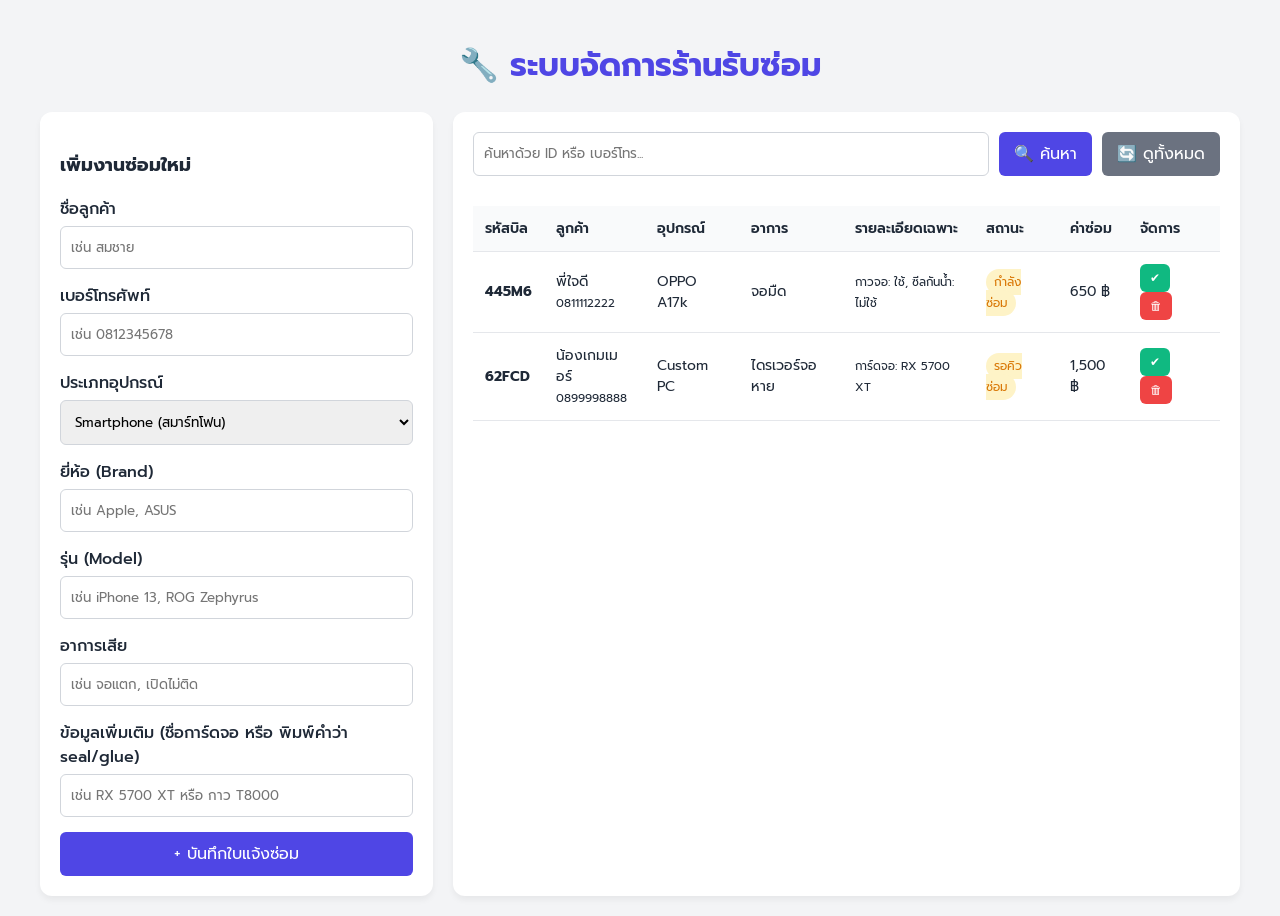
==== Index.html @ a85b8b61 "Update Index.html" ====
<!DOCTYPE html>
<html lang="th">
<head>
    <meta charset="UTF-8">
    <meta name="viewport" content="width=device-width, initial-scale=1.0">
    <title>ระบบจัดการร้านซ่อม</title>
    <link href="https://fonts.googleapis.com/css2?family=Prompt:wght@300;400;500;600&display=swap" rel="stylesheet">
    <style>
        :root { --primary: #4F46E5; --bg: #F3F4F6; --text: #1F2937; --white: #FFFFFF; }
        body { font-family: 'Prompt', sans-serif; background-color: var(--bg); color: var(--text); margin: 0; padding: 20px; }
        .container { max-width: 1200px; margin: auto; }
        h1 { text-align: center; color: var(--primary); }
        .grid { display: grid; grid-template-columns: 1fr 2fr; gap: 20px; }
        
        .card { background: var(--white); padding: 20px; border-radius: 12px; box-shadow: 0 4px 6px rgba(0,0,0,0.05); }
        .form-group { margin-bottom: 15px; }
        label { display: block; margin-bottom: 5px; font-weight: 500; }
        input, select { width: 100%; padding: 10px; border: 1px solid #D1D5DB; border-radius: 6px; box-sizing: border-box; font-family: 'Prompt'; }
        button { background: var(--primary); color: white; border: none; padding: 10px 15px; border-radius: 6px; cursor: pointer; font-family: 'Prompt'; width: 100%; font-size: 16px;}
        button:hover { background: #4338CA; }
        
        table { width: 100%; border-collapse: collapse; margin-top: 15px; font-size: 14px; }
        th, td { padding: 12px; text-align: left; border-bottom: 1px solid #E5E7EB; }
        th { background-color: #F9FAFB; font-weight: 600; }
        .badge { padding: 4px 8px; border-radius: 20px; font-size: 12px; background: #FEF3C7; color: #D97706; }
        .badge.done { background: #D1FAE5; color: #059669; }
        .btn-sm { width: auto; padding: 5px 10px; font-size: 12px; margin-right: 5px; }
        .btn-danger { background: #EF4444; }
        .btn-success { background: #10B981; }

        .top-action { display: flex; gap: 10px; margin-bottom: 15px; }
    </style>
</head>
<body>

<div class="container">
    <h1>🔧 ระบบจัดการร้านรับซ่อม</h1>
    
    <div class="grid">
        <!-- ฝั่งซ้าย: ฟอร์มเพิ่มข้อมูล -->
        <div class="card">
            <h3>เพิ่มงานซ่อมใหม่</h3>
            <div class="form-group"><label>ชื่อลูกค้า</label><input type="text" id="custName" placeholder="เช่น สมชาย"></div>
            <div class="form-group"><label>เบอร์โทรศัพท์</label><input type="text" id="custPhone" placeholder="เช่น 0812345678"></div>
            <div class="form-group">
                <label>ประเภทอุปกรณ์</label>
                <select id="deviceType">
                    <option value="Smartphone">Smartphone (สมาร์ทโฟน)</option>
                    <option value="Computer">Computer (คอมพิวเตอร์/โน้ตบุ๊ก)</option>
                </select>
            </div>
            <div class="form-group"><label>ยี่ห้อ (Brand)</label><input type="text" id="brand" placeholder="เช่น Apple, ASUS"></div>
            <div class="form-group"><label>รุ่น (Model)</label><input type="text" id="model" placeholder="เช่น iPhone 13, ROG Zephyrus"></div>
            <div class="form-group"><label>อาการเสีย</label><input type="text" id="problem" placeholder="เช่น จอแตก, เปิดไม่ติด"></div>
            <div class="form-group"><label>ข้อมูลเพิ่มเติม (ชื่อการ์ดจอ หรือ พิมพ์คำว่า seal/glue)</label><input type="text" id="extra" placeholder="เช่น RX 5700 XT หรือ กาว T8000"></div>
            <button onclick="addNewJob()">+ บันทึกใบแจ้งซ่อม</button>
        </div>

        <!-- ฝั่งขวา: ตารางแสดงผลและจัดการ -->
        <div class="card">
            <div class="top-action">
                <input type="text" id="searchInput" placeholder="ค้นหาด้วย ID หรือ เบอร์โทร..." style="flex: 1;">
                <button onclick="searchJobs()" style="width: auto;">🔍 ค้นหา</button>
                <button onclick="renderTable(manager.getAllJobs())" style="width: auto; background:#6B7280;">🔄 ดูทั้งหมด</button>
            </div>
            <div style="overflow-x: auto;">
                <table id="jobTable">
                    <thead>
                        <tr>
                            <th>รหัสบิล</th>
                            <th>ลูกค้า</th>
                            <th>อุปกรณ์</th>
                            <th>อาการ</th>
                            <th>รายละเอียดเฉพาะ</th>
                            <th>สถานะ</th>
                            <th>ค่าซ่อม</th>
                            <th>จัดการ</th>
                        </tr>
                    </thead>
                    <tbody id="tableBody">
                        <!-- JS จะสร้างข้อมูลตรงนี้ -->
                    </tbody>
                </table>
            </div>
        </div>
    </div>
</div>

<script>
// ==========================================
// 1. Customer Class (Encapsulation)
// ==========================================
class Customer {
    #name; // ใช้ # เพื่อกำหนดเป็น Private Attribute
    #phone;

    constructor(name, phone) {
        this.#name = name;
        this.#phone = phone;
    }
    // เข้าถึงผ่าน Getter
    get name() { return this.#name; }
    get phone() { return this.#phone; }
}

// ==========================================
// 2. Device Class (คลาสแม่ / Encapsulation)
// ==========================================
class Device {
    #brand;
    #model;
    #problem;

    constructor(brand, model, problem) {
        if (new.target === Device) {
            throw new TypeError("ไม่สามารถสร้าง Object จาก Abstract Class ได้");
        }
        this.#brand = brand;
        this.#model = model;
        this.#problem = problem;
    }
    get brand() { return this.#brand; }
    get model() { return this.#model; }
    get problem() { return this.#problem; }

    // Abstract Methods สำหรับให้คลาสลูกไป Override (Polymorphism)
    calculateBaseCost() { throw new Error("ต้อง Override เมธอดนี้"); }
    getDeviceType() { throw new Error("ต้อง Override เมธอดนี้"); }
    getExtraDetails() { throw new Error("ต้อง Override เมธอดนี้"); }
}

// ==========================================
// 3. Smartphone Class (Inheritance)
// ==========================================
class Smartphone extends Device {
    #needT8000Adhesive;
    #needWaterproofSeal;

    constructor(brand, model, problem, needT8000Adhesive, needWaterproofSeal) {
        super(brand, model, problem); // เรียก Constructor คลาสแม่
        this.#needT8000Adhesive = needT8000Adhesive;
        this.#needWaterproofSeal = needWaterproofSeal;
    }

    // Polymorphism: Override
    calculateBaseCost() {
        let cost = 500; // ค่าแกะเครื่องพื้นฐาน
        if (this.#needT8000Adhesive) cost += 150;
        if (this.#needWaterproofSeal) cost += 300;
        return cost;
    }
    getDeviceType() { return "Smartphone"; }
    getExtraDetails() { 
        return `กาวจอ: ${this.#needT8000Adhesive ? 'ใช้' : 'ไม่ใช้'}, ซีลกันน้ำ: ${this.#needWaterproofSeal ? 'ใช้' : 'ไม่ใช้'}`; 
    }
}

// ==========================================
// 4. Computer Class (Inheritance)
// ==========================================
class Computer extends Device {
    #gpuModel;

    constructor(brand, model, problem, gpuModel) {
        super(brand, model, problem);
        this.#gpuModel = gpuModel;
    }

    // Polymorphism: Override
    calculateBaseCost() {
        let cost = 1000; // ค่าเช็คคอมพื้นฐาน
        if (this.#gpuModel && this.#gpuModel.trim() !== "") cost += 500; // ถ้ามีการอัปเดต/ซ่อมการ์ดจอ
        return cost;
    }
    getDeviceType() { return "Computer"; }
    getExtraDetails() { return `การ์ดจอ: ${this.#gpuModel || 'ไม่มี'}`; }
}

// ==========================================
// 5. RepairJob Class (ประกอบร่างข้อมูลบิล)
// ==========================================
class RepairJob {
    #jobId;
    #customer;
    #device;
    #status;

    constructor(customer, device, status = "รอคิวซ่อม") {
        this.#jobId = Math.random().toString(36).substring(2, 7).toUpperCase();
        this.#customer = customer;
        this.#device = device;
        this.#status = status;
    }

    get jobId() { return this.#jobId; }
    get customer() { return this.#customer; }
    get device() { return this.#device; }
    get status() { return this.#status; }
    
    setStatus(newStatus) { this.#status = newStatus; }
    getTotalCost() { return this.#device.calculateBaseCost(); }
}

// ==========================================
// 6. RepairManager Class (ระบบหลังบ้าน)
// ==========================================
class RepairManager {
    #jobs = [];

    addJob(job) { this.#jobs.push(job); }
    removeJob(jobId) { this.#jobs = this.#jobs.filter(j => j.jobId !== jobId); }
    getAllJobs() { return this.#jobs; }
    updateStatus(jobId, status) {
        const job = this.#jobs.find(j => j.jobId === jobId);
        if (job) job.setStatus(status);
    }

    // Polymorphism: Overloading (ใน JS ใช้การประเมินค่า Parameter แทน)
    searchJob(query) {
        if (/^\d+$/.test(query)) {
            // ถ้าค้นหาด้วยตัวเลขล้วน ให้ถือว่าเป็น "เบอร์โทร"
            return this.#jobs.filter(j => j.customer.phone.includes(query));
        } else {
            // ถ้ามีตัวอักษรผสม ให้ถือว่าเป็น "รหัสบิล"
            return this.#jobs.filter(j => j.jobId.includes(query.toUpperCase()));
        }
    }
}

// ==========================================
// DOM Interaction (เชื่อมต่อโค้ดกับ GUI)
// ==========================================
const manager = new RepairManager();

// ใส่ข้อมูลจำลอง (Mock Data)
manager.addJob(new RepairJob(
    new Customer("พี่ใจดี", "0811112222"), 
    new Smartphone("OPPO", "A17k", "จอมืด", true, false), 
    "กำลังซ่อม"
));
manager.addJob(new RepairJob(
    new Customer("น้องเกมเมอร์", "0899998888"), 
    new Computer("Custom", "PC", "ไดรเวอร์จอหาย", "RX 5700 XT")
));

function renderTable(jobList) {
    const tbody = document.getElementById("tableBody");
    tbody.innerHTML = "";
    jobList.forEach(job => {
        const statusClass = job.status === "เสร็จสิ้น" ? "badge done" : "badge";
        const tr = document.createElement("tr");
        tr.innerHTML = `
            <td><b>${job.jobId}</b></td>
            <td>${job.customer.name}<br><small>${job.customer.phone}</small></td>
            <td>${job.device.brand} ${job.device.model}</td>
            <td>${job.device.problem}</td>
            <td><small>${job.device.getExtraDetails()}</small></td>
            <td><span class="${statusClass}">${job.status}</span></td>
            <td>${job.getTotalCost().toLocaleString()} ฿</td>
            <td>
                <button class="btn-sm btn-success" onclick="updateStatus('${job.jobId}')">✔</button>
                <button class="btn-sm btn-danger" onclick="deleteJob('${job.jobId}')">🗑</button>
            </td>
        `;
        tbody.appendChild(tr);
    });
}

function addNewJob() {
    const name = document.getElementById("custName").value;
    const phone = document.getElementById("custPhone").value;
    const type = document.getElementById("deviceType").value;
    const brand = document.getElementById("brand").value;
    const model = document.getElementById("model").value;
    const problem = document.getElementById("problem").value;
    const extra = document.getElementById("extra").value.toLowerCase();

    if(!name || !phone || !brand || !model) return alert("กรุณากรอกข้อมูลให้ครบถ้วน");

    let device;
    if (type === "Smartphone") {
        const needGlue = extra.includes("กาว") || extra.includes("glue") || extra.includes("t8000");
        const needSeal = extra.includes("ซีล") || extra.includes("seal");
        device = new Smartphone(brand, model, problem, needGlue, needSeal);
    } else {
        device = new Computer(brand, model, problem, extra);
    }

    const customer = new Customer(name, phone);
    manager.addJob(new RepairJob(customer, device));
    
    renderTable(manager.getAllJobs());
    
    // ล้างฟอร์ม
    document.querySelectorAll("input").forEach(input => input.value = "");
}

function updateStatus(jobId) {
    manager.updateStatus(jobId, "เสร็จสิ้น");
    renderTable(manager.getAllJobs());
}

function deleteJob(jobId) {
    if(confirm("แน่ใจหรือไม่ที่จะลบรายการซ่อมนี้?")) {
        manager.removeJob(jobId);
        renderTable(manager.getAllJobs());
    }
}

function searchJobs() {
    const query = document.getElementById("searchInput").value;
    if(query.trim() === "") return renderTable(manager.getAllJobs());
    const results = manager.searchJob(query);
    renderTable(results);
}

// โหลดตารางครั้งแรก
renderTable(manager.getAllJobs());

</script>
</body>
</html>
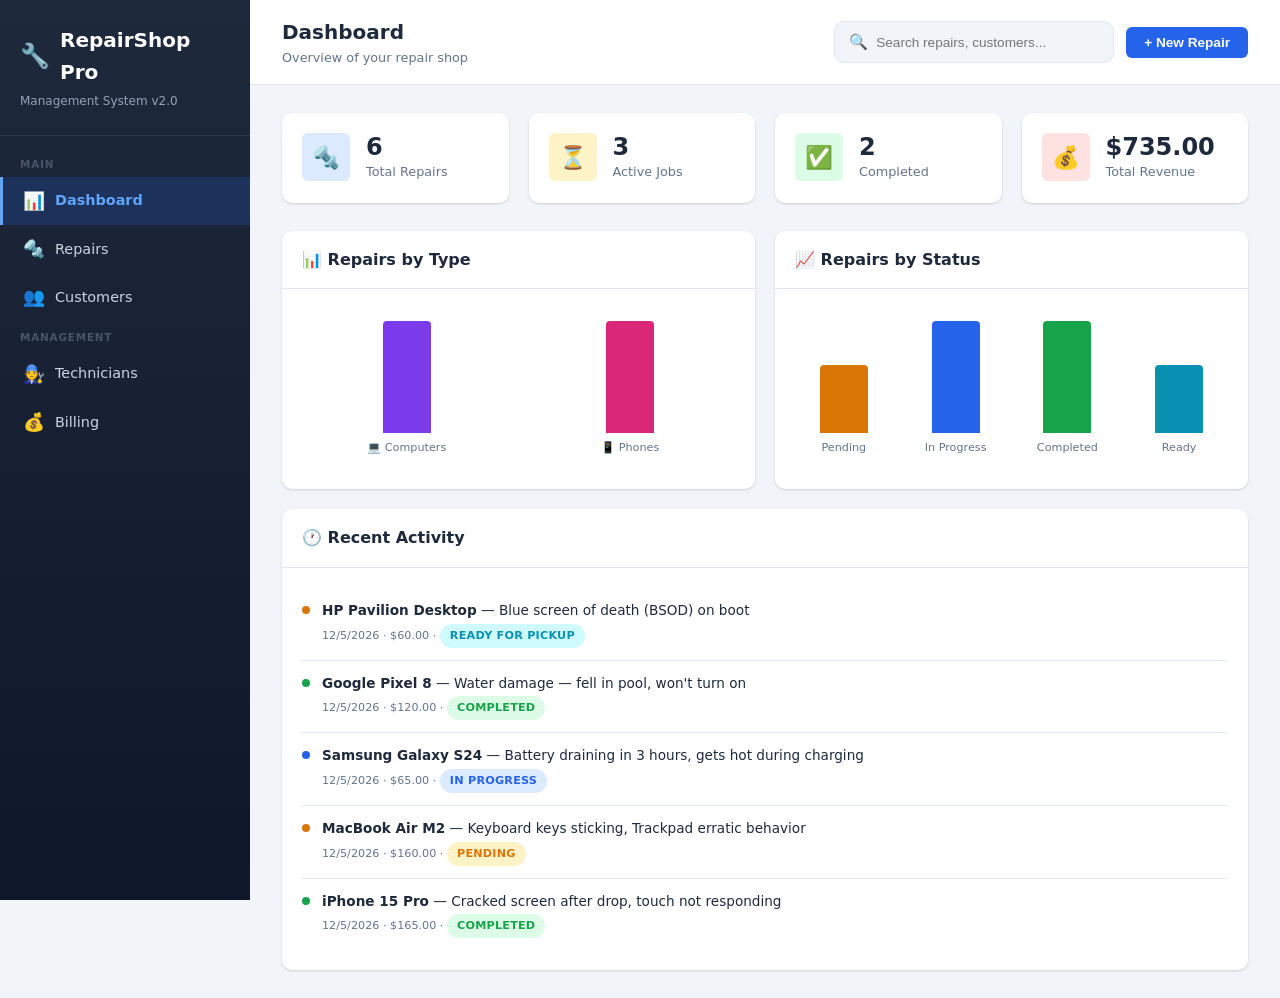
==== commit 23307580: "Update Index.html" ====
--- a/Index.html
+++ b/Index.html
@@ -3,320 +3,1968 @@
 <head>
     <meta charset="UTF-8">
     <meta name="viewport" content="width=device-width, initial-scale=1.0">
-    <title>ระบบจัดการร้านซ่อม</title>
-    <link href="https://fonts.googleapis.com/css2?family=Prompt:wght@300;400;500;600&display=swap" rel="stylesheet">
+    <title>RepairShop Pro — Computer & Smartphone Repair Management</title>
     <style>
-        :root { --primary: #4F46E5; --bg: #F3F4F6; --text: #1F2937; --white: #FFFFFF; }
-        body { font-family: 'Prompt', sans-serif; background-color: var(--bg); color: var(--text); margin: 0; padding: 20px; }
-        .container { max-width: 1200px; margin: auto; }
-        h1 { text-align: center; color: var(--primary); }
-        .grid { display: grid; grid-template-columns: 1fr 2fr; gap: 20px; }
-        
-        .card { background: var(--white); padding: 20px; border-radius: 12px; box-shadow: 0 4px 6px rgba(0,0,0,0.05); }
-        .form-group { margin-bottom: 15px; }
-        label { display: block; margin-bottom: 5px; font-weight: 500; }
-        input, select { width: 100%; padding: 10px; border: 1px solid #D1D5DB; border-radius: 6px; box-sizing: border-box; font-family: 'Prompt'; }
-        button { background: var(--primary); color: white; border: none; padding: 10px 15px; border-radius: 6px; cursor: pointer; font-family: 'Prompt'; width: 100%; font-size: 16px;}
-        button:hover { background: #4338CA; }
-        
-        table { width: 100%; border-collapse: collapse; margin-top: 15px; font-size: 14px; }
-        th, td { padding: 12px; text-align: left; border-bottom: 1px solid #E5E7EB; }
-        th { background-color: #F9FAFB; font-weight: 600; }
-        .badge { padding: 4px 8px; border-radius: 20px; font-size: 12px; background: #FEF3C7; color: #D97706; }
-        .badge.done { background: #D1FAE5; color: #059669; }
-        .btn-sm { width: auto; padding: 5px 10px; font-size: 12px; margin-right: 5px; }
-        .btn-danger { background: #EF4444; }
-        .btn-success { background: #10B981; }
-
-        .top-action { display: flex; gap: 10px; margin-bottom: 15px; }
+        /* ───────── CSS RESET & VARIABLES ───────── */
+        *, *::before, *::after { box-sizing: border-box; margin: 0; padding: 0; }
+
+        :root {
+            --primary: #2563eb;
+            --primary-dark: #1d4ed8;
+            --primary-light: #dbeafe;
+            --success: #16a34a;
+            --success-light: #dcfce7;
+            --warning: #d97706;
+            --warning-light: #fef3c7;
+            --danger: #dc2626;
+            --danger-light: #fee2e2;
+            --info: #0891b2;
+            --info-light: #cffafe;
+            --bg: #f1f5f9;
+            --surface: #ffffff;
+            --text: #1e293b;
+            --text-muted: #64748b;
+            --border: #e2e8f0;
+            --shadow: 0 1px 3px rgba(0,0,0,.1), 0 1px 2px rgba(0,0,0,.06);
+            --shadow-md: 0 4px 6px -1px rgba(0,0,0,.1), 0 2px 4px -2px rgba(0,0,0,.1);
+            --shadow-lg: 0 10px 15px -3px rgba(0,0,0,.1), 0 4px 6px -4px rgba(0,0,0,.1);
+            --radius: 10px;
+            --radius-sm: 6px;
+            --transition: .2s ease;
+        }
+
+        body {
+            font-family: 'Segoe UI', system-ui, -apple-system, sans-serif;
+            background: var(--bg);
+            color: var(--text);
+            line-height: 1.6;
+            min-height: 100vh;
+        }
+
+        /* ───────── LAYOUT ───────── */
+        .app { display: flex; min-height: 100vh; }
+
+        /* ───────── SIDEBAR ───────── */
+        .sidebar {
+            width: 250px;
+            background: linear-gradient(180deg, #1e293b 0%, #0f172a 100%);
+            color: #fff;
+            padding: 0;
+            display: flex;
+            flex-direction: column;
+            position: fixed;
+            top: 0; left: 0; bottom: 0;
+            z-index: 100;
+            transition: transform var(--transition);
+        }
+
+        .sidebar-brand {
+            padding: 24px 20px;
+            border-bottom: 1px solid rgba(255,255,255,.08);
+        }
+
+        .sidebar-brand h1 {
+            font-size: 1.25rem;
+            font-weight: 700;
+            display: flex;
+            align-items: center;
+            gap: 10px;
+        }
+
+        .sidebar-brand h1 .icon { font-size: 1.5rem; }
+
+        .sidebar-brand p {
+            font-size: .75rem;
+            color: #94a3b8;
+            margin-top: 4px;
+        }
+
+        .sidebar nav { flex: 1; padding: 12px 0; overflow-y: auto; }
+
+        .nav-section { padding: 8px 20px 4px; font-size: .65rem; text-transform: uppercase; letter-spacing: .08em; color: #475569; font-weight: 600; }
+
+        .nav-item {
+            display: flex;
+            align-items: center;
+            gap: 12px;
+            padding: 10px 20px;
+            cursor: pointer;
+            transition: all var(--transition);
+            color: #cbd5e1;
+            font-size: .9rem;
+            border-left: 3px solid transparent;
+        }
+
+        .nav-item:hover { background: rgba(255,255,255,.05); color: #fff; }
+        .nav-item.active { background: rgba(37,99,235,.2); color: #60a5fa; border-left-color: #60a5fa; font-weight: 600; }
+        .nav-item .icon { width: 20px; text-align: center; font-size: 1.1rem; }
+
+        /* ───────── MAIN CONTENT ───────── */
+        .main { flex: 1; margin-left: 250px; display: flex; flex-direction: column; min-height: 100vh; }
+
+        /* ───────── TOP BAR ───────── */
+        .topbar {
+            background: var(--surface);
+            border-bottom: 1px solid var(--border);
+            padding: 16px 32px;
+            display: flex;
+            align-items: center;
+            justify-content: space-between;
+            position: sticky;
+            top: 0;
+            z-index: 50;
+        }
+
+        .topbar-left h2 { font-size: 1.25rem; font-weight: 700; }
+        .topbar-left p { font-size: .8rem; color: var(--text-muted); }
+
+        .topbar-right { display: flex; align-items: center; gap: 12px; }
+
+        .search-box {
+            display: flex;
+            align-items: center;
+            background: var(--bg);
+            border: 1px solid var(--border);
+            border-radius: var(--radius);
+            padding: 8px 14px;
+            gap: 8px;
+            width: 280px;
+        }
+
+        .search-box input {
+            border: none;
+            background: transparent;
+            outline: none;
+            font-size: .85rem;
+            width: 100%;
+            color: var(--text);
+        }
+
+        .search-box .icon { color: var(--text-muted); font-size: .95rem; }
+
+        .btn {
+            display: inline-flex;
+            align-items: center;
+            gap: 6px;
+            padding: 8px 18px;
+            border: none;
+            border-radius: var(--radius-sm);
+            font-size: .85rem;
+            font-weight: 600;
+            cursor: pointer;
+            transition: all var(--transition);
+            white-space: nowrap;
+        }
+
+        .btn-primary { background: var(--primary); color: #fff; }
+        .btn-primary:hover { background: var(--primary-dark); }
+        .btn-success { background: var(--success); color: #fff; }
+        .btn-success:hover { background: #15803d; }
+        .btn-danger { background: var(--danger); color: #fff; }
+        .btn-danger:hover { background: #b91c1c; }
+        .btn-warning { background: var(--warning); color: #fff; }
+        .btn-warning:hover { background: #b45309; }
+        .btn-outline { background: transparent; color: var(--text); border: 1px solid var(--border); }
+        .btn-outline:hover { background: var(--bg); }
+        .btn-sm { padding: 5px 10px; font-size: .75rem; }
+        .btn-icon { padding: 6px 8px; }
+
+        /* ───────── CONTENT AREA ───────── */
+        .content { padding: 28px 32px; flex: 1; }
+
+        .page { display: none; }
+        .page.active { display: block; animation: fadeIn .3s ease; }
+
+        @keyframes fadeIn { from { opacity: 0; transform: translateY(8px); } to { opacity: 1; transform: translateY(0); } }
+
+        /* ───────── DASHBOARD CARDS ───────── */
+        .stats-grid {
+            display: grid;
+            grid-template-columns: repeat(auto-fit, minmax(220px, 1fr));
+            gap: 20px;
+            margin-bottom: 28px;
+        }
+
+        .stat-card {
+            background: var(--surface);
+            border-radius: var(--radius);
+            padding: 20px;
+            box-shadow: var(--shadow);
+            display: flex;
+            align-items: flex-start;
+            gap: 16px;
+            transition: transform var(--transition), box-shadow var(--transition);
+        }
+
+        .stat-card:hover { transform: translateY(-2px); box-shadow: var(--shadow-md); }
+
+        .stat-icon {
+            width: 48px;
+            height: 48px;
+            border-radius: var(--radius-sm);
+            display: flex;
+            align-items: center;
+            justify-content: center;
+            font-size: 1.4rem;
+            flex-shrink: 0;
+        }
+
+        .stat-icon.blue { background: var(--primary-light); }
+        .stat-icon.green { background: var(--success-light); }
+        .stat-icon.orange { background: var(--warning-light); }
+        .stat-icon.red { background: var(--danger-light); }
+
+        .stat-info h3 { font-size: 1.5rem; font-weight: 700; line-height: 1.2; }
+        .stat-info p { font-size: .8rem; color: var(--text-muted); }
+
+        /* ───────── CARDS / PANELS ───────── */
+        .card {
+            background: var(--surface);
+            border-radius: var(--radius);
+            box-shadow: var(--shadow);
+            overflow: hidden;
+        }
+
+        .card-header {
+            padding: 16px 20px;
+            border-bottom: 1px solid var(--border);
+            display: flex;
+            align-items: center;
+            justify-content: space-between;
+        }
+
+        .card-header h3 { font-size: 1rem; font-weight: 700; }
+
+        .card-body { padding: 20px; }
+
+        /* ───────── TABLE ───────── */
+        .table-wrap { overflow-x: auto; }
+
+        table {
+            width: 100%;
+            border-collapse: collapse;
+            font-size: .85rem;
+        }
+
+        thead th {
+            text-align: left;
+            padding: 12px 16px;
+            background: #f8fafc;
+            font-weight: 600;
+            color: var(--text-muted);
+            font-size: .75rem;
+            text-transform: uppercase;
+            letter-spacing: .04em;
+            border-bottom: 1px solid var(--border);
+            white-space: nowrap;
+        }
+
+        tbody td {
+            padding: 12px 16px;
+            border-bottom: 1px solid var(--border);
+            vertical-align: middle;
+        }
+
+        tbody tr:hover { background: #f8fafc; }
+        tbody tr:last-child td { border-bottom: none; }
+
+        .badge {
+            display: inline-block;
+            padding: 3px 10px;
+            border-radius: 20px;
+            font-size: .7rem;
+            font-weight: 600;
+            text-transform: uppercase;
+            letter-spacing: .02em;
+        }
+
+        .badge-pending { background: var(--warning-light); color: var(--warning); }
+        .badge-progress { background: var(--primary-light); color: var(--primary); }
+        .badge-completed { background: var(--success-light); color: var(--success); }
+        .badge-ready { background: var(--info-light); color: var(--info); }
+        .badge-cancelled { background: var(--danger-light); color: var(--danger); }
+        .badge-computer { background: #ede9fe; color: #7c3aed; }
+        .badge-phone { background: #fce7f3; color: #db2777; }
+
+        .actions { display: flex; gap: 4px; }
+
+        /* ───────── FORMS ───────── */
+        .form-grid {
+            display: grid;
+            grid-template-columns: 1fr 1fr;
+            gap: 18px;
+        }
+
+        .form-group { display: flex; flex-direction: column; gap: 6px; }
+        .form-group.full { grid-column: 1 / -1; }
+
+        .form-group label {
+            font-size: .8rem;
+            font-weight: 600;
+            color: var(--text-muted);
+        }
+
+        .form-group input,
+        .form-group select,
+        .form-group textarea {
+            padding: 9px 13px;
+            border: 1px solid var(--border);
+            border-radius: var(--radius-sm);
+            font-size: .85rem;
+            font-family: inherit;
+            color: var(--text);
+            background: var(--surface);
+            transition: border-color var(--transition);
+            outline: none;
+        }
+
+        .form-group input:focus,
+        .form-group select:focus,
+        .form-group textarea:focus {
+            border-color: var(--primary);
+            box-shadow: 0 0 0 3px var(--primary-light);
+        }
+
+        .form-group textarea { resize: vertical; min-height: 80px; }
+
+        .form-actions {
+            grid-column: 1 / -1;
+            display: flex;
+            gap: 10px;
+            justify-content: flex-end;
+            padding-top: 10px;
+            border-top: 1px solid var(--border);
+            margin-top: 8px;
+        }
+
+        /* ───────── MODAL ───────── */
+        .modal-overlay {
+            display: none;
+            position: fixed;
+            inset: 0;
+            background: rgba(0,0,0,.5);
+            z-index: 200;
+            align-items: center;
+            justify-content: center;
+            animation: fadeIn .2s ease;
+        }
+
+        .modal-overlay.active { display: flex; }
+
+        .modal {
+            background: var(--surface);
+            border-radius: var(--radius);
+            width: 95%;
+            max-width: 640px;
+            max-height: 90vh;
+            overflow-y: auto;
+            box-shadow: var(--shadow-lg);
+            animation: slideUp .3s ease;
+        }
+
+        @keyframes slideUp { from { transform: translateY(20px); opacity: 0; } to { transform: translateY(0); opacity: 1; } }
+
+        .modal-header {
+            padding: 18px 24px;
+            border-bottom: 1px solid var(--border);
+            display: flex;
+            align-items: center;
+            justify-content: space-between;
+        }
+
+        .modal-header h3 { font-size: 1.1rem; font-weight: 700; }
+
+        .modal-close {
+            background: none;
+            border: none;
+            font-size: 1.5rem;
+            cursor: pointer;
+            color: var(--text-muted);
+            padding: 0 4px;
+        }
+
+        .modal-close:hover { color: var(--text); }
+
+        .modal-body { padding: 24px; }
+
+        /* ───────── EMPTY STATE ───────── */
+        .empty-state {
+            text-align: center;
+            padding: 60px 20px;
+            color: var(--text-muted);
+        }
+
+        .empty-state .icon { font-size: 3rem; margin-bottom: 12px; }
+        .empty-state h4 { font-size: 1rem; color: var(--text); margin-bottom: 6px; }
+        .empty-state p { font-size: .85rem; max-width: 400px; margin: 0 auto; }
+
+        /* ───────── TOAST ───────── */
+        .toast-container {
+            position: fixed;
+            top: 20px;
+            right: 20px;
+            z-index: 300;
+            display: flex;
+            flex-direction: column;
+            gap: 8px;
+        }
+
+        .toast {
+            padding: 12px 20px;
+            border-radius: var(--radius-sm);
+            color: #fff;
+            font-size: .85rem;
+            font-weight: 500;
+            box-shadow: var(--shadow-md);
+            animation: slideIn .3s ease, fadeOut .3s ease 2.7s forwards;
+            display: flex;
+            align-items: center;
+            gap: 8px;
+        }
+
+        .toast-success { background: var(--success); }
+        .toast-error { background: var(--danger); }
+        .toast-info { background: var(--primary); }
+
+        @keyframes slideIn { from { transform: translateX(100px); opacity: 0; } to { transform: translateX(0); opacity: 1; } }
+        @keyframes fadeOut { to { opacity: 0; transform: translateY(-10px); } }
+
+        /* ───────── CHARTS (CSS-ONLY BAR CHART) ───────── */
+        .chart-bars {
+            display: flex;
+            align-items: flex-end;
+            gap: 14px;
+            height: 160px;
+            padding: 12px 0;
+        }
+
+        .chart-bar-group { flex: 1; display: flex; flex-direction: column; align-items: center; gap: 6px; height: 100%; justify-content: flex-end; }
+
+        .chart-bar {
+            width: 100%;
+            max-width: 48px;
+            border-radius: 4px 4px 0 0;
+            transition: height .5s ease;
+            position: relative;
+        }
+
+        .chart-bar .tooltip {
+            position: absolute;
+            top: -28px;
+            left: 50%;
+            transform: translateX(-50%);
+            background: var(--text);
+            color: #fff;
+            padding: 2px 8px;
+            border-radius: 4px;
+            font-size: .7rem;
+            font-weight: 600;
+            white-space: nowrap;
+            opacity: 0;
+            pointer-events: none;
+            transition: opacity var(--transition);
+        }
+
+        .chart-bar:hover .tooltip { opacity: 1; }
+
+        .chart-label { font-size: .7rem; color: var(--text-muted); font-weight: 500; }
+
+        /* ───────── RECENT ACTIVITY ───────── */
+        .activity-list { display: flex; flex-direction: column; gap: 0; }
+
+        .activity-item {
+            display: flex;
+            gap: 12px;
+            padding: 12px 0;
+            border-bottom: 1px solid var(--border);
+            font-size: .85rem;
+        }
+
+        .activity-item:last-child { border-bottom: none; }
+
+        .activity-dot {
+            width: 8px;
+            height: 8px;
+            border-radius: 50%;
+            margin-top: 6px;
+            flex-shrink: 0;
+        }
+
+        .activity-time { font-size: .7rem; color: var(--text-muted); margin-top: 2px; }
+
+        /* ───────── RESPONSIVE ───────── */
+        @media (max-width: 768px) {
+            .sidebar { transform: translateX(-100%); }
+            .sidebar.open { transform: translateX(0); }
+            .main { margin-left: 0; }
+            .topbar { padding: 12px 16px; }
+            .content { padding: 16px; }
+            .form-grid { grid-template-columns: 1fr; }
+            .stats-grid { grid-template-columns: 1fr 1fr; }
+            .search-box { width: 200px; }
+        }
+
+        @media (max-width: 480px) {
+            .stats-grid { grid-template-columns: 1fr; }
+        }
+
+        /* ───────── SCROLLBAR ───────── */
+        ::-webkit-scrollbar { width: 6px; }
+        ::-webkit-scrollbar-track { background: transparent; }
+        ::-webkit-scrollbar-thumb { background: #cbd5e1; border-radius: 3px; }
     </style>
 </head>
 <body>
 
-<div class="container">
-    <h1>🔧 ระบบจัดการร้านรับซ่อม</h1>
-    
-    <div class="grid">
-        <!-- ฝั่งซ้าย: ฟอร์มเพิ่มข้อมูล -->
-        <div class="card">
-            <h3>เพิ่มงานซ่อมใหม่</h3>
-            <div class="form-group"><label>ชื่อลูกค้า</label><input type="text" id="custName" placeholder="เช่น สมชาย"></div>
-            <div class="form-group"><label>เบอร์โทรศัพท์</label><input type="text" id="custPhone" placeholder="เช่น 0812345678"></div>
-            <div class="form-group">
-                <label>ประเภทอุปกรณ์</label>
-                <select id="deviceType">
-                    <option value="Smartphone">Smartphone (สมาร์ทโฟน)</option>
-                    <option value="Computer">Computer (คอมพิวเตอร์/โน้ตบุ๊ก)</option>
-                </select>
+<!-- ───────── APP SHELL ───────── -->
+<div class="app">
+    <!-- SIDEBAR -->
+    <aside class="sidebar" id="sidebar">
+        <div class="sidebar-brand">
+            <h1><span class="icon">🔧</span> RepairShop Pro</h1>
+            <p>Management System v2.0</p>
+        </div>
+        <nav>
+            <div class="nav-section">Main</div>
+            <div class="nav-item active" data-page="dashboard">
+                <span class="icon">📊</span> Dashboard
             </div>
-            <div class="form-group"><label>ยี่ห้อ (Brand)</label><input type="text" id="brand" placeholder="เช่น Apple, ASUS"></div>
-            <div class="form-group"><label>รุ่น (Model)</label><input type="text" id="model" placeholder="เช่น iPhone 13, ROG Zephyrus"></div>
-            <div class="form-group"><label>อาการเสีย</label><input type="text" id="problem" placeholder="เช่น จอแตก, เปิดไม่ติด"></div>
-            <div class="form-group"><label>ข้อมูลเพิ่มเติม (ชื่อการ์ดจอ หรือ พิมพ์คำว่า seal/glue)</label><input type="text" id="extra" placeholder="เช่น RX 5700 XT หรือ กาว T8000"></div>
-            <button onclick="addNewJob()">+ บันทึกใบแจ้งซ่อม</button>
-        </div>
-
-        <!-- ฝั่งขวา: ตารางแสดงผลและจัดการ -->
-        <div class="card">
-            <div class="top-action">
-                <input type="text" id="searchInput" placeholder="ค้นหาด้วย ID หรือ เบอร์โทร..." style="flex: 1;">
-                <button onclick="searchJobs()" style="width: auto;">🔍 ค้นหา</button>
-                <button onclick="renderTable(manager.getAllJobs())" style="width: auto; background:#6B7280;">🔄 ดูทั้งหมด</button>
+            <div class="nav-item" data-page="repairs">
+                <span class="icon">🔩</span> Repairs
             </div>
-            <div style="overflow-x: auto;">
-                <table id="jobTable">
-                    <thead>
-                        <tr>
-                            <th>รหัสบิล</th>
-                            <th>ลูกค้า</th>
-                            <th>อุปกรณ์</th>
-                            <th>อาการ</th>
-                            <th>รายละเอียดเฉพาะ</th>
-                            <th>สถานะ</th>
-                            <th>ค่าซ่อม</th>
-                            <th>จัดการ</th>
-                        </tr>
-                    </thead>
-                    <tbody id="tableBody">
-                        <!-- JS จะสร้างข้อมูลตรงนี้ -->
-                    </tbody>
-                </table>
+            <div class="nav-item" data-page="customers">
+                <span class="icon">👥</span> Customers
+            </div>
+            <div class="nav-section">Management</div>
+            <div class="nav-item" data-page="technicians">
+                <span class="icon">🧑‍🔧</span> Technicians
+            </div>
+            <div class="nav-item" data-page="billing">
+                <span class="icon">💰</span> Billing
+            </div>
+        </nav>
+    </aside>
+
+    <!-- MAIN -->
+    <div class="main">
+        <!-- TOP BAR -->
+        <header class="topbar">
+            <div class="topbar-left">
+                <h2 id="pageTitle">Dashboard</h2>
+                <p id="pageSubtitle">Overview of your repair shop</p>
+            </div>
+            <div class="topbar-right">
+                <div class="search-box">
+                    <span class="icon">🔍</span>
+                    <input type="text" id="globalSearch" placeholder="Search repairs, customers...">
+                </div>
+                <button class="btn btn-primary" id="addNewBtn">+ New Repair</button>
+            </div>
+        </header>
+
+        <!-- CONTENT -->
+        <div class="content">
+
+            <!-- ════════════ DASHBOARD PAGE ════════════ -->
+            <div class="page active" id="page-dashboard">
+                <div class="stats-grid" id="statsGrid"></div>
+                <div style="display:grid; grid-template-columns:1fr 1fr; gap:20px;">
+                    <div class="card">
+                        <div class="card-header"><h3>📊 Repairs by Type</h3></div>
+                        <div class="card-body"><div class="chart-bars" id="typeChart"></div></div>
+                    </div>
+                    <div class="card">
+                        <div class="card-header"><h3>📈 Repairs by Status</h3></div>
+                        <div class="card-body"><div class="chart-bars" id="statusChart"></div></div>
+                    </div>
+                </div>
+                <div class="card" style="margin-top:20px;">
+                    <div class="card-header"><h3>🕐 Recent Activity</h3></div>
+                    <div class="card-body"><div class="activity-list" id="recentActivity"></div></div>
+                </div>
+            </div>
+
+            <!-- ════════════ REPAIRS PAGE ════════════ -->
+            <div class="page" id="page-repairs">
+                <div style="display:flex; gap:10px; margin-bottom:18px; flex-wrap:wrap; align-items:center;">
+                    <select id="filterStatus" style="padding:8px 12px; border:1px solid var(--border); border-radius:var(--radius-sm); font-size:.85rem;">
+                        <option value="">All Statuses</option>
+                        <option value="Pending">Pending</option>
+                        <option value="In Progress">In Progress</option>
+                        <option value="Completed">Completed</option>
+                        <option value="Ready for Pickup">Ready for Pickup</option>
+                        <option value="Cancelled">Cancelled</option>
+                    </select>
+                    <select id="filterType" style="padding:8px 12px; border:1px solid var(--border); border-radius:var(--radius-sm); font-size:.85rem;">
+                        <option value="">All Types</option>
+                        <option value="Computer">Computer</option>
+                        <option value="Smartphone">Smartphone</option>
+                    </select>
+                    <button class="btn btn-primary" onclick="openRepairModal()">+ New Repair</button>
+                </div>
+                <div class="card">
+                    <div class="card-body">
+                        <div class="table-wrap">
+                            <table>
+                                <thead>
+                                    <tr>
+                                        <th>ID</th>
+                                        <th>Customer</th>
+                                        <th>Device</th>
+                                        <th>Type</th>
+                                        <th>Issue</th>
+                                        <th>Status</th>
+                                        <th>Cost</th>
+                                        <th>Date</th>
+                                        <th>Actions</th>
+                                    </tr>
+                                </thead>
+                                <tbody id="repairsTable"></tbody>
+                            </table>
+                        </div>
+                        <div class="empty-state" id="repairsEmpty" style="display:none;">
+                            <div class="icon">🔩</div>
+                            <h4>No repairs yet</h4>
+                            <p>Click "New Repair" to add the first repair job.</p>
+                        </div>
+                    </div>
+                </div>
+            </div>
+
+            <!-- ════════════ CUSTOMERS PAGE ════════════ -->
+            <div class="page" id="page-customers">
+                <div style="display:flex; gap:10px; margin-bottom:18px;">
+                    <button class="btn btn-primary" onclick="openCustomerModal()">+ New Customer</button>
+                </div>
+                <div class="card">
+                    <div class="card-body">
+                        <div class="table-wrap">
+                            <table>
+                                <thead><tr><th>ID</th><th>Name</th><th>Email</th><th>Phone</th><th>Total Repairs</th><th>Total Spent</th><th>Actions</th></tr></thead>
+                                <tbody id="customersTable"></tbody>
+                            </table>
+                        </div>
+                        <div class="empty-state" id="customersEmpty" style="display:none;">
+                            <div class="icon">👥</div>
+                            <h4>No customers yet</h4>
+                            <p>Add your first customer to get started.</p>
+                        </div>
+                    </div>
+                </div>
+            </div>
+
+            <!-- ════════════ TECHNICIANS PAGE ════════════ -->
+            <div class="page" id="page-technicians">
+                <div style="display:flex; gap:10px; margin-bottom:18px;">
+                    <button class="btn btn-primary" onclick="openTechnicianModal()">+ New Technician</button>
+                </div>
+                <div class="card">
+                    <div class="card-body">
+                        <div class="table-wrap">
+                            <table>
+                                <thead><tr><th>ID</th><th>Name</th><th>Specialization</th><th>Active Repairs</th><th>Completed</th><th>Rating</th><th>Actions</th></tr></thead>
+                                <tbody id="techniciansTable"></tbody>
+                            </table>
+                        </div>
+                        <div class="empty-state" id="techniciansEmpty" style="display:none;">
+                            <div class="icon">🧑‍🔧</div>
+                            <h4>No technicians yet</h4>
+                            <p>Add technicians to assign them to repair jobs.</p>
+                        </div>
+                    </div>
+                </div>
+            </div>
+
+            <!-- ════════════ BILLING PAGE ════════════ -->
+            <div class="page" id="page-billing">
+                <div class="stats-grid" id="billingStats"></div>
+                <div class="card">
+                    <div class="card-header"><h3>💰 Invoices</h3></div>
+                    <div class="card-body">
+                        <div class="table-wrap">
+                            <table>
+                                <thead><tr><th>Invoice #</th><th>Customer</th><th>Repair</th><th>Parts</th><th>Labor</th><th>Tax</th><th>Total</th><th>Status</th></tr></thead>
+                                <tbody id="billingTable"></tbody>
+                            </table>
+                        </div>
+                        <div class="empty-state" id="billingEmpty" style="display:none;">
+                            <div class="icon">💰</div>
+                            <h4>No invoices yet</h4>
+                            <p>Invoices are generated when repairs are completed.</p>
+                        </div>
+                    </div>
+                </div>
             </div>
         </div>
     </div>
 </div>
 
+<!-- ══════════════════════════════════════════ -->
+<!-- MODALS -->
+<!-- ══════════════════════════════════════════ -->
+
+<!-- REPAIR MODAL -->
+<div class="modal-overlay" id="repairModal">
+    <div class="modal">
+        <div class="modal-header">
+            <h3 id="repairModalTitle">New Repair</h3>
+            <button class="modal-close" onclick="closeModal('repairModal')">&times;</button>
+        </div>
+        <div class="modal-body">
+            <form id="repairForm" class="form-grid" onsubmit="saveRepair(event)">
+                <input type="hidden" id="repairId">
+                <div class="form-group">
+                    <label>Device Type *</label>
+                    <select id="repairDeviceType" required onchange="toggleDeviceFields()">
+                        <option value="">Select type...</option>
+                        <option value="Computer">Computer</option>
+                        <option value="Smartphone">Smartphone</option>
+                    </select>
+                </div>
+                <div class="form-group">
+                    <label>Customer *</label>
+                    <select id="repairCustomer" required></select>
+                </div>
+                <div class="form-group">
+                    <label>Technician</label>
+                    <select id="repairTechnician">
+                        <option value="">Unassigned</option>
+                    </select>
+                </div>
+                <div class="form-group">
+                    <label>Device Name *</label>
+                    <input type="text" id="repairDeviceName" placeholder="e.g. Dell XPS 15" required>
+                </div>
+                <div class="form-group" id="computerSpecGroup">
+                    <label>OS / Platform</label>
+                    <input type="text" id="repairOS" placeholder="e.g. Windows 11, macOS">
+                </div>
+                <div class="form-group" id="phoneSpecGroup">
+                    <label>Operating System</label>
+                    <select id="repairPhoneOS">
+                        <option value="">Select OS...</option>
+                        <option value="iOS">iOS</option>
+                        <option value="Android">Android</option>
+                        <option value="HarmonyOS">HarmonyOS</option>
+                    </select>
+                </div>
+                <div class="form-group full">
+                    <label>Issue Description *</label>
+                    <textarea id="repairIssue" placeholder="Describe the problem..." required></textarea>
+                </div>
+                <div class="form-group">
+                    <label>Status</label>
+                    <select id="repairStatus">
+                        <option value="Pending">Pending</option>
+                        <option value="In Progress">In Progress</option>
+                        <option value="Completed">Completed</option>
+                        <option value="Ready for Pickup">Ready for Pickup</option>
+                        <option value="Cancelled">Cancelled</option>
+                    </select>
+                </div>
+                <div class="form-group">
+                    <label>Parts Cost ($)</label>
+                    <input type="number" id="repairPartsCost" min="0" step="0.01" value="0">
+                </div>
+                <div class="form-group">
+                    <label>Labor Hours</label>
+                    <input type="number" id="repairLaborHours" min="0" step="0.5" value="1">
+                </div>
+                <div class="form-group">
+                    <label>Priority</label>
+                    <select id="repairPriority">
+                        <option value="Normal">Normal</option>
+                        <option value="High">High</option>
+                        <option value="Urgent">Urgent</option>
+                    </select>
+                </div>
+                <div class="form-group full">
+                    <label>Additional Notes</label>
+                    <textarea id="repairNotes" placeholder="Any extra notes..."></textarea>
+                </div>
+                <div class="form-actions">
+                    <button type="button" class="btn btn-outline" onclick="closeModal('repairModal')">Cancel</button>
+                    <button type="submit" class="btn btn-primary">Save Repair</button>
+                </div>
+            </form>
+        </div>
+    </div>
+</div>
+
+<!-- CUSTOMER MODAL -->
+<div class="modal-overlay" id="customerModal">
+    <div class="modal">
+        <div class="modal-header">
+            <h3 id="customerModalTitle">New Customer</h3>
+            <button class="modal-close" onclick="closeModal('customerModal')">&times;</button>
+        </div>
+        <div class="modal-body">
+            <form id="customerForm" class="form-grid" onsubmit="saveCustomer(event)">
+                <input type="hidden" id="customerId">
+                <div class="form-group">
+                    <label>Full Name *</label>
+                    <input type="text" id="customerName" placeholder="John Doe" required>
+                </div>
+                <div class="form-group">
+                    <label>Email *</label>
+                    <input type="email" id="customerEmail" placeholder="john@email.com" required>
+                </div>
+                <div class="form-group">
+                    <label>Phone *</label>
+                    <input type="tel" id="customerPhone" placeholder="+1 234 567 890" required>
+                </div>
+                <div class="form-group">
+                    <label>Address</label>
+                    <input type="text" id="customerAddress" placeholder="123 Main St, City">
+                </div>
+                <div class="form-actions">
+                    <button type="button" class="btn btn-outline" onclick="closeModal('customerModal')">Cancel</button>
+                    <button type="submit" class="btn btn-primary">Save Customer</button>
+                </div>
+            </form>
+        </div>
+    </div>
+</div>
+
+<!-- TECHNICIAN MODAL -->
+<div class="modal-overlay" id="technicianModal">
+    <div class="modal">
+        <div class="modal-header">
+            <h3 id="techModalTitle">New Technician</h3>
+            <button class="modal-close" onclick="closeModal('technicianModal')">&times;</button>
+        </div>
+        <div class="modal-body">
+            <form id="technicianForm" class="form-grid" onsubmit="saveTechnician(event)">
+                <input type="hidden" id="technicianId">
+                <div class="form-group">
+                    <label>Full Name *</label>
+                    <input type="text" id="techName" placeholder="Jane Smith" required>
+                </div>
+                <div class="form-group">
+                    <label>Specialization *</label>
+                    <select id="techSpecialization" required>
+                        <option value="">Select...</option>
+                        <option value="Computer Hardware">Computer Hardware</option>
+                        <option value="Computer Software">Computer Software</option>
+                        <option value="Smartphone Hardware">Smartphone Hardware</option>
+                        <option value="Smartphone Software">Smartphone Software</option>
+                        <option value="General">General</option>
+                    </select>
+                </div>
+                <div class="form-group">
+                    <label>Phone</label>
+                    <input type="tel" id="techPhone" placeholder="+1 234 567 890">
+                </div>
+                <div class="form-group">
+                    <label>Hourly Rate ($)</label>
+                    <input type="number" id="techRate" min="0" step="0.5" value="25">
+                </div>
+                <div class="form-group full">
+                    <label>Skills (comma-separated)</label>
+                    <input type="text" id="techSkills" placeholder="e.g. Soldering, Diagnostics, Screen replacement">
+                </div>
+                <div class="form-actions">
+                    <button type="button" class="btn btn-outline" onclick="closeModal('technicianModal')">Cancel</button>
+                    <button type="submit" class="btn btn-primary">Save Technician</button>
+                </div>
+            </form>
+        </div>
+    </div>
+</div>
+
+<!-- DETAIL MODAL -->
+<div class="modal-overlay" id="detailModal">
+    <div class="modal">
+        <div class="modal-header">
+            <h3>Repair Details</h3>
+            <button class="modal-close" onclick="closeModal('detailModal')">&times;</button>
+        </div>
+        <div class="modal-body" id="detailContent"></div>
+    </div>
+</div>
+
+<!-- TOAST CONTAINER -->
+<div class="toast-container" id="toastContainer"></div>
+
+<!-- ═══════════════════════════════════════════════════════ -->
+<!-- JAVASCRIPT — OOP IMPLEMENTATION                       -->
+<!-- ═══════════════════════════════════════════════════════ -->
 <script>
-// ==========================================
-// 1. Customer Class (Encapsulation)
-// ==========================================
-class Customer {
-    #name; // ใช้ # เพื่อกำหนดเป็น Private Attribute
+"use strict";
+
+/* ╔═══════════════════════════════════════════════════════╗
+   ║  OOP PRINCIPLE: ABSTRACTION                         ║
+   ║  Abstract base classes define the interface that     ║
+   ║  all subclasses must implement.                      ║
+   ╚═══════════════════════════════════════════════════════╝ */
+
+/**
+ * Abstract base class for any entity with an auto-incrementing ID.
+ * Cannot be instantiated directly — subclasses must exist.
+ */
+class BaseEntity {
+    #id; // Private field (ENCAPSULATION)
+
+    constructor(id = null) {
+        if (new.target === BaseEntity) {
+            throw new Error("Cannot instantiate abstract class BaseEntity.");
+        }
+        this.#id = id || BaseEntity._nextId++;
+    }
+
+    get id() { return this.#id; }
+
+    static _nextId = 1;
+
+    // ABSTRACT methods — must be overridden
+    get displayInfo() { throw new Error("Abstract getter must be implemented."); }
+    get type() { throw new Error("Abstract getter must be implemented."); }
+    toJSON() { throw new Error("Abstract method must be implemented."); }
+}
+
+/**
+ * Abstract RepairItem — defines the contract all repairs must follow.
+ * This is the core abstraction: every repair can calculate cost, show details, etc.
+ */
+class RepairItem extends BaseEntity {
+    #status;       // ENCAPSULATION: private field
+    #priority;
+    #createdAt;
+
+    constructor(id, status = "Pending", priority = "Normal") {
+        super(id);
+        this.#status = status;
+        this.#priority = priority;
+        this.#createdAt = new Date();
+    }
+
+    // ── ABSTRACTION: defining interface ──
+    get type() { throw new Error("Subclasses must declare device type."); }
+
+    /** Each subclass must compute cost differently → POLYMORPHISM */
+    calculateCost() { throw new Error("Subclasses must implement calculateCost()."); }
+
+    /** Each subclass formats its own detail string → POLYMORPHISM */
+    getDeviceSpecs() { throw new Error("Subclasses must implement getDeviceSpecs()."); }
+
+    /** Polymorphic display string */
+    get displayInfo() { return `${this.type} Repair #${this.id}`; }
+
+    // ── ENCAPSULATION: controlled access via getters/setters ──
+    get status() { return this.#status; }
+    set status(val) {
+        const allowed = ["Pending", "In Progress", "Completed", "Ready for Pickup", "Cancelled"];
+        if (!allowed.includes(val)) throw new Error(`Invalid status: ${val}`);
+        this.#status = val;
+    }
+
+    get priority() { return this.#priority; }
+    set priority(val) { this.#priority = val; }
+
+    get createdAt() { return this.#createdAt; }
+    set createdAt(d) { this.#createdAt = d; }
+
+    // Polymorphic JSON serialization
+    toJSON() {
+        return {
+            id: this.id,
+            status: this.#status,
+            priority: this.#priority,
+            createdAt: this.#createdAt.toISOString(),
+            ...this.getDeviceSpecs()    // each subclass provides its own data
+        };
+    }
+}
+
+
+/* ╔═══════════════════════════════════════════════════════╗
+   ║  OOP PRINCIPLE: INHERITANCE + POLYMORPHISM          ║
+   ║  ComputerRepair and SmartphoneRepair extend         ║
+   ║  RepairItem and override its abstract methods.      ║
+   ╚═══════════════════════════════════════════════════════╝ */
+
+class ComputerRepair extends RepairItem {
+    #deviceName;
+    #os;
+    #issue;
+    #partsCost;
+    #laborHours;
+    #customerId;
+    #technicianId;
+    #notes;
+
+    constructor(data = {}) {
+        super(data.id, data.status, data.priority);
+        this.#deviceName   = data.deviceName || "";
+        this.#os           = data.os || "";
+        this.#issue        = data.issue || "";
+        this.#partsCost    = data.partsCost || 0;
+        this.#laborHours   = data.laborHours || 1;
+        this.#customerId   = data.customerId || null;
+        this.#technicianId = data.technicianId || null;
+        this.#notes        = data.notes || "";
+        if (data.createdAt) this.createdAt = new Date(data.createdAt);
+    }
+
+    // POLYMORPHISM: override type getter
+    get type() { return "Computer"; }
+
+    // POLYMORPHISM: computer-specific cost formula (base rate $40/hr)
+    calculateCost() {
+        const laborCost = this.#laborHours * 40;
+        return +(this.#partsCost + laborCost).toFixed(2);
+    }
+
+    // POLYMORPHISM: return computer-specific specs
+    getDeviceSpecs() {
+        return {
+            deviceType: "Computer",
+            deviceName: this.#deviceName,
+            os: this.#os,
+            issue: this.#issue,
+            partsCost: this.#partsCost,
+            laborHours: this.#laborHours,
+            customerId: this.#customerId,
+            technicianId: this.#technicianId,
+            notes: this.#notes
+        };
+    }
+
+    get displayInfo() { return `💻 ${this.#deviceName} (Computer #${this.id})`; }
+
+    // Getters & setters (ENCAPSULATION)
+    get deviceName() { return this.#deviceName; }
+    set deviceName(v) { this.#deviceName = v; }
+    get os() { return this.#os; }
+    set os(v) { this.#os = v; }
+    get issue() { return this.#issue; }
+    set issue(v) { this.#issue = v; }
+    get partsCost() { return this.#partsCost; }
+    set partsCost(v) { this.#partsCost = v; }
+    get laborHours() { return this.#laborHours; }
+    set laborHours(v) { this.#laborHours = v; }
+    get customerId() { return this.#customerId; }
+    set customerId(v) { this.#customerId = v; }
+    get technicianId() { return this.#technicianId; }
+    set technicianId(v) { this.#technicianId = v; }
+    get notes() { return this.#notes; }
+    set notes(v) { this.#notes = v; }
+}
+
+
+class SmartphoneRepair extends RepairItem {
+    #deviceName;
+    #phoneOS;
+    #issue;
+    #partsCost;
+    #laborHours;
+    #customerId;
+    #technicianId;
+    #notes;
+
+    constructor(data = {}) {
+        super(data.id, data.status, data.priority);
+        this.#deviceName   = data.deviceName || "";
+        this.#phoneOS      = data.phoneOS || "";
+        this.#issue        = data.issue || "";
+        this.#partsCost    = data.partsCost || 0;
+        this.#laborHours   = data.laborHours || 0.5;
+        this.#customerId   = data.customerId || null;
+        this.#technicianId = data.technicianId || null;
+        this.#notes        = data.notes || "";
+        if (data.createdAt) this.createdAt = new Date(data.createdAt);
+    }
+
+    // POLYMORPHISM
+    get type() { return "Smartphone"; }
+
+    // POLYMORPHISM: smartphone cost formula (base rate $30/hr)
+    calculateCost() {
+        const laborCost = this.#laborHours * 30;
+        return +(this.#partsCost + laborCost).toFixed(2);
+    }
+
+    // POLYMORPHISM: smartphone-specific specs
+    getDeviceSpecs() {
+        return {
+            deviceType: "Smartphone",
+            deviceName: this.#deviceName,
+            phoneOS: this.#phoneOS,
+            issue: this.#issue,
+            partsCost: this.#partsCost,
+            laborHours: this.#laborHours,
+            customerId: this.#customerId,
+            technicianId: this.#technicianId,
+            notes: this.#notes
+        };
+    }
+
+    get displayInfo() { return `📱 ${this.#deviceName} (Phone #${this.id})`; }
+
+    get deviceName() { return this.#deviceName; }
+    set deviceName(v) { this.#deviceName = v; }
+    get phoneOS() { return this.#phoneOS; }
+    set phoneOS(v) { this.#phoneOS = v; }
+    get issue() { return this.#issue; }
+    set issue(v) { this.#issue = v; }
+    get partsCost() { return this.#partsCost; }
+    set partsCost(v) { this.#partsCost = v; }
+    get laborHours() { return this.#laborHours; }
+    set laborHours(v) { this.#laborHours = v; }
+    get customerId() { return this.#customerId; }
+    set customerId(v) { this.#customerId = v; }
+    get technicianId() { return this.#technicianId; }
+    set technicianId(v) { this.#technicianId = v; }
+    get notes() { return this.#notes; }
+    set notes(v) { this.#notes = v; }
+}
+
+
+/* ╔═══════════════════════════════════════════════════════╗
+   ║  OOP PRINCIPLE: ENCAPSULATION                       ║
+   ║  Person class hides private fields, Customer and     ║
+   ║  Technician extend it.                               ║
+   ╚═══════════════════════════════════════════════════════╝ */
+
+class Person extends BaseEntity {
+    #name;
+    #email;
     #phone;
-
-    constructor(name, phone) {
-        this.#name = name;
-        this.#phone = phone;
-    }
-    // เข้าถึงผ่าน Getter
+    #address;
+
+    constructor(id, name, email, phone, address = "") {
+        super(id);
+        this.#name    = name;
+        this.#email   = email;
+        this.#phone   = phone;
+        this.#address = address;
+    }
+
     get name() { return this.#name; }
+    set name(v) { this.#name = v; }
+    get email() { return this.#email; }
+    set email(v) { this.#email = v; }
     get phone() { return this.#phone; }
-}
-
-// ==========================================
-// 2. Device Class (คลาสแม่ / Encapsulation)
-// ==========================================
-class Device {
-    #brand;
-    #model;
-    #problem;
-
-    constructor(brand, model, problem) {
-        if (new.target === Device) {
-            throw new TypeError("ไม่สามารถสร้าง Object จาก Abstract Class ได้");
-        }
-        this.#brand = brand;
-        this.#model = model;
-        this.#problem = problem;
-    }
-    get brand() { return this.#brand; }
-    get model() { return this.#model; }
-    get problem() { return this.#problem; }
-
-    // Abstract Methods สำหรับให้คลาสลูกไป Override (Polymorphism)
-    calculateBaseCost() { throw new Error("ต้อง Override เมธอดนี้"); }
-    getDeviceType() { throw new Error("ต้อง Override เมธอดนี้"); }
-    getExtraDetails() { throw new Error("ต้อง Override เมธอดนี้"); }
-}
-
-// ==========================================
-// 3. Smartphone Class (Inheritance)
-// ==========================================
-class Smartphone extends Device {
-    #needT8000Adhesive;
-    #needWaterproofSeal;
-
-    constructor(brand, model, problem, needT8000Adhesive, needWaterproofSeal) {
-        super(brand, model, problem); // เรียก Constructor คลาสแม่
-        this.#needT8000Adhesive = needT8000Adhesive;
-        this.#needWaterproofSeal = needWaterproofSeal;
-    }
-
-    // Polymorphism: Override
-    calculateBaseCost() {
-        let cost = 500; // ค่าแกะเครื่องพื้นฐาน
-        if (this.#needT8000Adhesive) cost += 150;
-        if (this.#needWaterproofSeal) cost += 300;
-        return cost;
-    }
-    getDeviceType() { return "Smartphone"; }
-    getExtraDetails() { 
-        return `กาวจอ: ${this.#needT8000Adhesive ? 'ใช้' : 'ไม่ใช้'}, ซีลกันน้ำ: ${this.#needWaterproofSeal ? 'ใช้' : 'ไม่ใช้'}`; 
-    }
-}
-
-// ==========================================
-// 4. Computer Class (Inheritance)
-// ==========================================
-class Computer extends Device {
-    #gpuModel;
-
-    constructor(brand, model, problem, gpuModel) {
-        super(brand, model, problem);
-        this.#gpuModel = gpuModel;
-    }
-
-    // Polymorphism: Override
-    calculateBaseCost() {
-        let cost = 1000; // ค่าเช็คคอมพื้นฐาน
-        if (this.#gpuModel && this.#gpuModel.trim() !== "") cost += 500; // ถ้ามีการอัปเดต/ซ่อมการ์ดจอ
-        return cost;
-    }
-    getDeviceType() { return "Computer"; }
-    getExtraDetails() { return `การ์ดจอ: ${this.#gpuModel || 'ไม่มี'}`; }
-}
-
-// ==========================================
-// 5. RepairJob Class (ประกอบร่างข้อมูลบิล)
-// ==========================================
-class RepairJob {
-    #jobId;
-    #customer;
-    #device;
-    #status;
-
-    constructor(customer, device, status = "รอคิวซ่อม") {
-        this.#jobId = Math.random().toString(36).substring(2, 7).toUpperCase();
-        this.#customer = customer;
-        this.#device = device;
-        this.#status = status;
-    }
-
-    get jobId() { return this.#jobId; }
-    get customer() { return this.#customer; }
-    get device() { return this.#device; }
-    get status() { return this.#status; }
-    
-    setStatus(newStatus) { this.#status = newStatus; }
-    getTotalCost() { return this.#device.calculateBaseCost(); }
-}
-
-// ==========================================
-// 6. RepairManager Class (ระบบหลังบ้าน)
-// ==========================================
-class RepairManager {
-    #jobs = [];
-
-    addJob(job) { this.#jobs.push(job); }
-    removeJob(jobId) { this.#jobs = this.#jobs.filter(j => j.jobId !== jobId); }
-    getAllJobs() { return this.#jobs; }
-    updateStatus(jobId, status) {
-        const job = this.#jobs.find(j => j.jobId === jobId);
-        if (job) job.setStatus(status);
-    }
-
-    // Polymorphism: Overloading (ใน JS ใช้การประเมินค่า Parameter แทน)
-    searchJob(query) {
-        if (/^\d+$/.test(query)) {
-            // ถ้าค้นหาด้วยตัวเลขล้วน ให้ถือว่าเป็น "เบอร์โทร"
-            return this.#jobs.filter(j => j.customer.phone.includes(query));
-        } else {
-            // ถ้ามีตัวอักษรผสม ให้ถือว่าเป็น "รหัสบิล"
-            return this.#jobs.filter(j => j.jobId.includes(query.toUpperCase()));
-        }
-    }
-}
-
-// ==========================================
-// DOM Interaction (เชื่อมต่อโค้ดกับ GUI)
-// ==========================================
-const manager = new RepairManager();
-
-// ใส่ข้อมูลจำลอง (Mock Data)
-manager.addJob(new RepairJob(
-    new Customer("พี่ใจดี", "0811112222"), 
-    new Smartphone("OPPO", "A17k", "จอมืด", true, false), 
-    "กำลังซ่อม"
-));
-manager.addJob(new RepairJob(
-    new Customer("น้องเกมเมอร์", "0899998888"), 
-    new Computer("Custom", "PC", "ไดรเวอร์จอหาย", "RX 5700 XT")
-));
-
-function renderTable(jobList) {
-    const tbody = document.getElementById("tableBody");
-    tbody.innerHTML = "";
-    jobList.forEach(job => {
-        const statusClass = job.status === "เสร็จสิ้น" ? "badge done" : "badge";
-        const tr = document.createElement("tr");
-        tr.innerHTML = `
-            <td><b>${job.jobId}</b></td>
-            <td>${job.customer.name}<br><small>${job.customer.phone}</small></td>
-            <td>${job.device.brand} ${job.device.model}</td>
-            <td>${job.device.problem}</td>
-            <td><small>${job.device.getExtraDetails()}</small></td>
-            <td><span class="${statusClass}">${job.status}</span></td>
-            <td>${job.getTotalCost().toLocaleString()} ฿</td>
-            <td>
-                <button class="btn-sm btn-success" onclick="updateStatus('${job.jobId}')">✔</button>
-                <button class="btn-sm btn-danger" onclick="deleteJob('${job.jobId}')">🗑</button>
+    set phone(v) { this.#phone = v; }
+    get address() { return this.#address; }
+    set address(v) { this.#address = v; }
+
+    get displayInfo() { return this.#name; }
+    get type() { return "Person"; }
+    toJSON() { return { id: this.id, name: this.#name, email: this.#email, phone: this.#phone, address: this.#address }; }
+}
+
+class Customer extends Person {
+    #loyaltyTier;
+
+    constructor(data = {}) {
+        super(data.id, data.name, data.email, data.phone, data.address);
+        this.#loyaltyTier = data.loyaltyTier || "Standard";
+    }
+
+    get loyaltyTier() { return this.#loyaltyTier; }
+    set loyaltyTier(v) { this.#loyaltyTier = v; }
+    get type() { return "Customer"; }
+    get displayInfo() { return `👤 ${this.name}`; }
+
+    toJSON() { return { ...super.toJSON(), loyaltyTier: this.#loyaltyTier }; }
+}
+
+class Technician extends Person {
+    #specialization;
+    #hourlyRate;
+    #skills;
+    #rating;
+
+    constructor(data = {}) {
+        super(data.id, data.name, data.email, data.phone);
+        this.#specialization = data.specialization || "";
+        this.#hourlyRate     = data.hourlyRate || 25;
+        this.#skills         = data.skills || [];
+        this.#rating         = data.rating || 4.5;
+    }
+
+    get specialization() { return this.#specialization; }
+    set specialization(v) { this.#specialization = v; }
+    get hourlyRate() { return this.#hourlyRate; }
+    set hourlyRate(v) { this.#hourlyRate = v; }
+    get skills() { return [...this.#skills]; }
+    set skills(v) { this.#skills = [...v]; }
+    get rating() { return this.#rating; }
+    set rating(v) { this.#rating = v; }
+
+    get type() { return "Technician"; }
+    get displayInfo() { return `🧑‍🔧 ${this.name} (${this.#specialization})`; }
+
+    toJSON() {
+        return { ...super.toJSON(), specialization: this.#specialization, hourlyRate: this.#hourlyRate, skills: this.#skills, rating: this.#rating };
+    }
+}
+
+
+/* ╔═══════════════════════════════════════════════════════╗
+   ║  Invoice — ENCAPSULATION + uses POLYMORPHISM via    ║
+   ║  RepairItem.calculateCost()                          ║
+   ╚═══════════════════════════════════════════════════════╝ */
+
+class Invoice extends BaseEntity {
+    #repairId;
+    #customerId;
+    #partsCost;
+    #laborCost;
+    #taxRate;
+    #paid;
+
+    constructor(data = {}) {
+        super(data.id);
+        this.#repairId  = data.repairId;
+        this.#customerId = data.customerId;
+        this.#partsCost = data.partsCost || 0;
+        this.#laborCost = data.laborCost || 0;
+        this.#taxRate   = data.taxRate || 0.08;
+        this.#paid      = data.paid || false;
+    }
+
+    // Polymorphic: calls whatever repair's calculateCost is
+    get subtotal() { return +(this.#partsCost + this.#laborCost).toFixed(2); }
+    get tax() { return +(this.subtotal * this.#taxRate).toFixed(2); }
+    get total() { return +(this.subtotal + this.tax).toFixed(2); }
+
+    get repairId() { return this.#repairId; }
+    get customerId() { return this.#customerId; }
+    get partsCost() { return this.#partsCost; }
+    get laborCost() { return this.#laborCost; }
+    get paid() { return this.#paid; }
+    set paid(v) { this.#paid = v; }
+    get type() { return "Invoice"; }
+    get displayInfo() { return `Invoice #${this.id}`; }
+
+    toJSON() {
+        return { id: this.id, repairId: this.#repairId, customerId: this.#customerId, partsCost: this.#partsCost, laborCost: this.#laborCost, taxRate: this.#taxRate, paid: this.#paid };
+    }
+}
+
+
+/* ╔═══════════════════════════════════════════════════════╗
+   ║  Data Store — ENCAPSULATION                          ║
+   ║  Centralized CRUD with localStorage persistence      ║
+   ╚═══════════════════════════════════════════════════════╝ */
+
+class DataStore {
+    #repairs = [];
+    #customers = [];
+    #technicians = [];
+    #invoices = [];
+    #listeners = [];
+
+    constructor() { this.#load(); }
+
+    // ── Persistence (ENCAPSULATION) ──
+    #load() {
+        try {
+            const raw = localStorage.getItem("repairShopData");
+            if (raw) {
+                const d = JSON.parse(raw);
+                this.#customers   = (d.customers || []).map(c => new Customer(c));
+                this.#technicians = (d.technicians || []).map(t => new Technician(t));
+                this.#invoices    = (d.invoices || []).map(i => new Invoice(i));
+                // Reconstruct repair objects using polymorphic factory
+                this.#repairs = (d.repairs || []).map(r => RepairFactory.create(r));
+                // Restore BaseEntity._nextId
+                const allIds = [...this.#repairs, ...this.#customers, ...this.#technicians, ...this.#invoices].map(e => e.id);
+                BaseEntity._nextId = allIds.length ? Math.max(...allIds) + 1 : 1;
+            }
+        } catch (e) { console.warn("Failed to load data:", e); }
+    }
+
+    #save() {
+        const d = {
+            repairs:      this.#repairs.map(r => r.toJSON()),
+            customers:    this.#customers.map(c => c.toJSON()),
+            technicians:  this.#technicians.map(t => t.toJSON()),
+            invoices:     this.#invoices.map(i => i.toJSON()),
+        };
+        localStorage.setItem("repairShopData", JSON.stringify(d));
+        this.#notify();
+    }
+
+    // Observer pattern for UI updates
+    subscribe(fn) { this.#listeners.push(fn); }
+    #notify() { this.#listeners.forEach(fn => fn()); }
+
+    // ── CRUD: Repairs ──
+    get repairs() { return [...this.#repairs]; }
+
+    addRepair(data) {
+        const repair = RepairFactory.create(data);
+        this.#repairs.push(repair);
+        this.#save();
+        return repair;
+    }
+
+    updateRepair(id, updates) {
+        const idx = this.#repairs.findIndex(r => r.id === id);
+        if (idx === -1) throw new Error("Repair not found");
+        // Reconstruct to apply changes cleanly
+        const old = this.#repairs[idx];
+        const merged = { ...old.toJSON(), ...updates, id };
+        this.#repairs[idx] = RepairFactory.create(merged);
+        this.#save();
+        return this.#repairs[idx];
+    }
+
+    deleteRepair(id) {
+        this.#repairs = this.#repairs.filter(r => r.id !== id);
+        this.#save();
+    }
+
+    getRepairById(id) { return this.#repairs.find(r => r.id === id); }
+
+    // ── CRUD: Customers ──
+    get customers() { return [...this.#customers]; }
+    addCustomer(data) {
+        const c = new Customer({ ...data });
+        this.#customers.push(c);
+        this.#save();
+        return c;
+    }
+    updateCustomer(id, data) {
+        const idx = this.#customers.findIndex(c => c.id === id);
+        if (idx === -1) throw new Error("Customer not found");
+        this.#customers[idx] = new Customer({ ...data, id });
+        this.#save();
+    }
+    deleteCustomer(id) {
+        this.#customers = this.#customers.filter(c => c.id !== id);
+        this.#save();
+    }
+    getCustomerById(id) { return this.#customers.find(c => c.id === id); }
+
+    // ── CRUD: Technicians ──
+    get technicians() { return [...this.#technicians]; }
+    addTechnician(data) {
+        const t = new Technician({ ...data });
+        this.#technicians.push(t);
+        this.#save();
+        return t;
+    }
+    updateTechnician(id, data) {
+        const idx = this.#technicians.findIndex(t => t.id === id);
+        if (idx === -1) throw new Error("Technician not found");
+        this.#technicians[idx] = new Technician({ ...data, id });
+        this.#save();
+    }
+    deleteTechnician(id) {
+        this.#technicians = this.#technicians.filter(t => t.id !== id);
+        this.#save();
+    }
+    getTechnicianById(id) { return this.#technicians.find(t => t.id === id); }
+
+    // ── Invoices ──
+    get invoices() { return [...this.#invoices]; }
+    addInvoice(data) {
+        const inv = new Invoice(data);
+        this.#invoices.push(inv);
+        this.#save();
+        return inv;
+    }
+
+    // ── Stats (uses POLYMORPHISM: calculateCost() on each repair type) ──
+    getStats() {
+        const repairs = this.#repairs;
+        return {
+            totalRepairs:   repairs.length,
+            pending:        repairs.filter(r => r.status === "Pending").length,
+            inProgress:     repairs.filter(r => r.status === "In Progress").length,
+            completed:      repairs.filter(r => r.status === "Completed").length,
+            ready:          repairs.filter(r => r.status === "Ready for Pickup").length,
+            computers:      repairs.filter(r => r.type === "Computer").length,
+            smartphones:    repairs.filter(r => r.type === "Smartphone").length,
+            totalRevenue:   repairs.reduce((sum, r) => sum + r.calculateCost(), 0),
+            totalCustomers: this.#customers.length,
+            totalTechs:     this.#technicians.length,
+        };
+    }
+}
+
+
+/* ╔═══════════════════════════════════════════════════════╗
+   ║  Repair Factory — POLYMORPHISM                       ║
+   ║  Creates the correct subclass based on deviceType    ║
+   ╚═══════════════════════════════════════════════════════╝ */
+
+const RepairFactory = {
+    create(data) {
+        switch (data.deviceType || data.device_type) {
+            case "Computer":    return new ComputerRepair(data);
+            case "Smartphone":  return new SmartphoneRepair(data);
+            default:            return new ComputerRepair(data); // fallback
+        }
+    }
+};
+
+
+/* ═══════════════════════════════════════════════════════
+   APPLICATION CONTROLLER
+   ═══════════════════════════════════════════════════════ */
+
+const store = new DataStore();
+
+// ── Navigation ──
+const navItems = document.querySelectorAll(".nav-item");
+const pages    = document.querySelectorAll(".page");
+const titles   = {
+    dashboard:   ["Dashboard", "Overview of your repair shop"],
+    repairs:     ["Repairs", "Manage all repair jobs"],
+    customers:   ["Customers", "Your customer database"],
+    technicians: ["Technicians", "Technician management"],
+    billing:     ["Billing", "Invoices and revenue"],
+};
+
+navItems.forEach(item => {
+    item.addEventListener("click", () => {
+        const page = item.dataset.page;
+        navItems.forEach(n => n.classList.remove("active"));
+        item.classList.add("active");
+        pages.forEach(p => p.classList.remove("active"));
+        document.getElementById(`page-${page}`).classList.add("active");
+        document.getElementById("pageTitle").textContent = titles[page][0];
+        document.getElementById("pageSubtitle").textContent = titles[page][1];
+        renderAll();
+    });
+});
+
+document.getElementById("addNewBtn").addEventListener("click", () => openRepairModal());
+
+// ── Toast ──
+function toast(msg, type = "success") {
+    const el = document.createElement("div");
+    el.className = `toast toast-${type}`;
+    el.textContent = msg;
+    document.getElementById("toastContainer").appendChild(el);
+    setTimeout(() => el.remove(), 3000);
+}
+
+// ── Modal helpers ──
+function openModal(id) { document.getElementById(id).classList.add("active"); }
+function closeModal(id) { document.getElementById(id).classList.remove("active"); }
+
+// Close modals on overlay click
+document.querySelectorAll(".modal-overlay").forEach(ov => {
+    ov.addEventListener("click", e => { if (e.target === ov) ov.classList.remove("active"); });
+});
+
+// ── Populate customer & technician dropdowns ──
+function populateDropdowns() {
+    const custSel = document.getElementById("repairCustomer");
+    const techSel = document.getElementById("repairTechnician");
+
+    custSel.innerHTML = '<option value="">Select customer...</option>' +
+        store.customers.map(c => `<option value="${c.id}">${c.name}</option>`).join("");
+
+    techSel.innerHTML = '<option value="">Unassigned</option>' +
+        store.technicians.map(t => `<option value="${t.id}">${t.name} (${t.specialization})</option>`).join("");
+}
+
+function toggleDeviceFields() {
+    const type = document.getElementById("repairDeviceType").value;
+    document.getElementById("computerSpecGroup").style.display = type === "Computer" ? "" : "none";
+    document.getElementById("phoneSpecGroup").style.display = type === "Smartphone" ? "" : "none";
+}
+
+
+/* ═══════════════════════════════════════════════════════
+   REPAIR CRUD HANDLERS
+   ═══════════════════════════════════════════════════════ */
+
+function openRepairModal(id = null) {
+    populateDropdowns();
+    const form = document.getElementById("repairForm");
+    form.reset();
+    document.getElementById("repairId").value = "";
+    document.getElementById("repairModalTitle").textContent = id ? "Edit Repair" : "New Repair";
+
+    if (id) {
+        const r = store.getRepairById(id);
+        if (!r) return;
+        const specs = r.getDeviceSpecs();
+        document.getElementById("repairId").value = r.id;
+        document.getElementById("repairDeviceType").value = specs.deviceType;
+        document.getElementById("repairDeviceName").value = specs.deviceName;
+        document.getElementById("repairCustomer").value = specs.customerId || "";
+        document.getElementById("repairTechnician").value = specs.technicianId || "";
+        document.getElementById("repairIssue").value = specs.issue;
+        document.getElementById("repairStatus").value = r.status;
+        document.getElementById("repairPriority").value = r.priority;
+        document.getElementById("repairPartsCost").value = specs.partsCost;
+        document.getElementById("repairLaborHours").value = specs.laborHours;
+        document.getElementById("repairNotes").value = specs.notes || "";
+        if (specs.deviceType === "Computer") {
+            document.getElementById("repairOS").value = specs.os || "";
+        } else if (specs.deviceType === "Smartphone") {
+            document.getElementById("repairPhoneOS").value = specs.phoneOS || "";
+        }
+        toggleDeviceFields();
+    } else {
+        toggleDeviceFields();
+    }
+    openModal("repairModal");
+}
+
+function saveRepair(e) {
+    e.preventDefault();
+    const id = document.getElementById("repairId").value;
+    const data = {
+        deviceType:   document.getElementById("repairDeviceType").value,
+        deviceName:   document.getElementById("repairDeviceName").value,
+        customerId:   +document.getElementById("repairCustomer").value || null,
+        technicianId: +document.getElementById("repairTechnician").value || null,
+        issue:        document.getElementById("repairIssue").value,
+        status:       document.getElementById("repairStatus").value,
+        priority:     document.getElementById("repairPriority").value,
+        partsCost:    +document.getElementById("repairPartsCost").value || 0,
+        laborHours:   +document.getElementById("repairLaborHours").value || 1,
+        notes:        document.getElementById("repairNotes").value,
+        os:           document.getElementById("repairOS").value,
+        phoneOS:      document.getElementById("repairPhoneOS").value,
+    };
+
+    if (id) {
+        store.updateRepair(+id, data);
+        toast("Repair updated successfully!");
+    } else {
+        store.addRepair(data);
+        toast("Repair created successfully!");
+    }
+    closeModal("repairModal");
+    renderAll();
+}
+
+function deleteRepair(id) {
+    if (!confirm("Delete this repair?")) return;
+    store.deleteRepair(id);
+    toast("Repair deleted.", "info");
+    renderAll();
+}
+
+function viewRepair(id) {
+    const r = store.getRepairById(id);
+    if (!r) return;
+    const specs = r.getDeviceSpecs();
+    const cust = store.getCustomerById(specs.customerId);
+    const tech = store.getTechnicianById(specs.technicianId);
+    const cost = r.calculateCost(); // POLYMORPHISM in action
+
+    document.getElementById("detailContent").innerHTML = `
+        <div style="display:grid; grid-template-columns:1fr 1fr; gap:16px; font-size:.9rem;">
+            <div><strong>Repair ID:</strong> #${r.id}</div>
+            <div><strong>Type:</strong> <span class="badge badge-${r.type === 'Computer' ? 'computer' : 'phone'}">${r.type}</span></div>
+            <div><strong>Device:</strong> ${specs.deviceName}</div>
+            <div><strong>Status:</strong> <span class="badge badge-${statusClass(r.status)}">${r.status}</span></div>
+            <div><strong>Priority:</strong> ${r.priority}</div>
+            <div><strong>Date:</strong> ${r.createdAt.toLocaleDateString()}</div>
+            <div><strong>Customer:</strong> ${cust ? cust.name : 'N/A'}</div>
+            <div><strong>Technician:</strong> ${tech ? tech.name : 'N/A'}</div>
+            <div style="grid-column:1/-1;"><strong>Issue:</strong> ${specs.issue}</div>
+            ${specs.os ? `<div><strong>OS:</strong> ${specs.os}</div>` : ""}
+            ${specs.phoneOS ? `<div><strong>Phone OS:</strong> ${specs.phoneOS}</div>` : ""}
+            <div><strong>Parts Cost:</strong> $${specs.partsCost.toFixed(2)}</div>
+            <div><strong>Labor Hours:</strong> ${specs.laborHours}h</div>
+            <div style="grid-column:1/-1; border-top:1px solid var(--border); padding-top:12px;">
+                <strong style="font-size:1.1rem;">Total Cost: $${cost.toFixed(2)}</strong>
+                <span style="color:var(--text-muted); font-size:.8rem;"> (Polymorphic calculation: ${r.type === 'Computer' ? '$40/hr' : '$30/hr'} + parts)</span>
+            </div>
+            ${specs.notes ? `<div style="grid-column:1/-1;"><strong>Notes:</strong> ${specs.notes}</div>` : ""}
+        </div>
+    `;
+    openModal("detailModal");
+}
+
+
+/* ═══════════════════════════════════════════════════════
+   CUSTOMER CRUD
+   ═══════════════════════════════════════════════════════ */
+
+function openCustomerModal(id = null) {
+    const form = document.getElementById("customerForm");
+    form.reset();
+    document.getElementById("customerId").value = "";
+    document.getElementById("customerModalTitle").textContent = id ? "Edit Customer" : "New Customer";
+
+    if (id) {
+        const c = store.getCustomerById(id);
+        if (!c) return;
+        document.getElementById("customerId").value = c.id;
+        document.getElementById("customerName").value = c.name;
+        document.getElementById("customerEmail").value = c.email;
+        document.getElementById("customerPhone").value = c.phone;
+        document.getElementById("customerAddress").value = c.address || "";
+    }
+    openModal("customerModal");
+}
+
+function saveCustomer(e) {
+    e.preventDefault();
+    const id = document.getElementById("customerId").value;
+    const data = {
+        name:    document.getElementById("customerName").value,
+        email:   document.getElementById("customerEmail").value,
+        phone:   document.getElementById("customerPhone").value,
+        address: document.getElementById("customerAddress").value,
+    };
+    if (id) {
+        store.updateCustomer(+id, data);
+        toast("Customer updated!");
+    } else {
+        store.addCustomer(data);
+        toast("Customer added!");
+    }
+    closeModal("customerModal");
+    renderAll();
+}
+
+function deleteCustomer(id) {
+    if (!confirm("Delete this customer?")) return;
+    store.deleteCustomer(id);
+    toast("Customer deleted.", "info");
+    renderAll();
+}
+
+
+/* ═══════════════════════════════════════════════════════
+   TECHNICIAN CRUD
+   ═══════════════════════════════════════════════════════ */
+
+function openTechnicianModal(id = null) {
+    const form = document.getElementById("technicianForm");
+    form.reset();
+    document.getElementById("technicianId").value = "";
+    document.getElementById("techModalTitle").textContent = id ? "Edit Technician" : "New Technician";
+
+    if (id) {
+        const t = store.getTechnicianById(id);
+        if (!t) return;
+        document.getElementById("technicianId").value = t.id;
+        document.getElementById("techName").value = t.name;
+        document.getElementById("techSpecialization").value = t.specialization;
+        document.getElementById("techPhone").value = t.phone || "";
+        document.getElementById("techRate").value = t.hourlyRate;
+        document.getElementById("techSkills").value = t.skills.join(", ");
+    }
+    openModal("technicianModal");
+}
+
+function saveTechnician(e) {
+    e.preventDefault();
+    const id = document.getElementById("technicianId").value;
+    const data = {
+        name:           document.getElementById("techName").value,
+        specialization: document.getElementById("techSpecialization").value,
+        phone:          document.getElementById("techPhone").value,
+        hourlyRate:     +document.getElementById("techRate").value || 25,
+        skills:         document.getElementById("techSkills").value.split(",").map(s => s.trim()).filter(Boolean),
+    };
+    if (id) {
+        store.updateTechnician(+id, data);
+        toast("Technician updated!");
+    } else {
+        store.addTechnician(data);
+        toast("Technician added!");
+    }
+    closeModal("technicianModal");
+    renderAll();
+}
+
+function deleteTechnician(id) {
+    if (!confirm("Delete this technician?")) return;
+    store.deleteTechnician(id);
+    toast("Technician deleted.", "info");
+    renderAll();
+}
+
+
+/* ═══════════════════════════════════════════════════════
+   STATUS / UTILITY HELPERS
+   ═══════════════════════════════════════════════════════ */
+
+function statusClass(s) {
+    const map = { "Pending":"pending", "In Progress":"progress", "Completed":"completed", "Ready for Pickup":"ready", "Cancelled":"cancelled" };
+    return map[s] || "pending";
+}
+
+
+/* ═══════════════════════════════════════════════════════
+   RENDERING — calls POLYMORPHIC methods on repair objects
+   ═══════════════════════════════════════════════════════ */
+
+function renderAll() {
+    renderDashboard();
+    renderRepairs();
+    renderCustomers();
+    renderTechnicians();
+    renderBilling();
+}
+
+function renderDashboard() {
+    const s = store.getStats();
+    document.getElementById("statsGrid").innerHTML = `
+        <div class="stat-card"><div class="stat-icon blue">🔩</div><div class="stat-info"><h3>${s.totalRepairs}</h3><p>Total Repairs</p></div></div>
+        <div class="stat-card"><div class="stat-icon orange">⏳</div><div class="stat-info"><h3>${s.pending + s.inProgress}</h3><p>Active Jobs</p></div></div>
+        <div class="stat-card"><div class="stat-icon green">✅</div><div class="stat-info"><h3>${s.completed}</h3><p>Completed</p></div></div>
+        <div class="stat-card"><div class="stat-icon red">💰</div><div class="stat-info"><h3>$${s.totalRevenue.toFixed(2)}</h3><p>Total Revenue</p></div></div>
+    `;
+
+    // Type chart
+    const maxType = Math.max(s.computers, s.smartphones, 1);
+    document.getElementById("typeChart").innerHTML = `
+        <div class="chart-bar-group">
+            <div class="chart-bar" style="height:${(s.computers/maxType)*100}%;background:#7c3aed;">
+                <span class="tooltip">${s.computers}</span>
+            </div>
+            <span class="chart-label">💻 Computers</span>
+        </div>
+        <div class="chart-bar-group">
+            <div class="chart-bar" style="height:${(s.smartphones/maxType)*100}%;background:#db2777;">
+                <span class="tooltip">${s.smartphones}</span>
+            </div>
+            <span class="chart-label">📱 Phones</span>
+        </div>
+    `;
+
+    // Status chart
+    const maxStatus = Math.max(s.pending, s.inProgress, s.completed, s.ready, 1);
+    document.getElementById("statusChart").innerHTML = `
+        <div class="chart-bar-group">
+            <div class="chart-bar" style="height:${(s.pending/maxStatus)*100}%;background:#d97706;"><span class="tooltip">${s.pending}</span></div>
+            <span class="chart-label">Pending</span>
+        </div>
+        <div class="chart-bar-group">
+            <div class="chart-bar" style="height:${(s.inProgress/maxStatus)*100}%;background:#2563eb;"><span class="tooltip">${s.inProgress}</span></div>
+            <span class="chart-label">In Progress</span>
+        </div>
+        <div class="chart-bar-group">
+            <div class="chart-bar" style="height:${(s.completed/maxStatus)*100}%;background:#16a34a;"><span class="tooltip">${s.completed}</span></div>
+            <span class="chart-label">Completed</span>
+        </div>
+        <div class="chart-bar-group">
+            <div class="chart-bar" style="height:${(s.ready/maxStatus)*100}%;background:#0891b2;"><span class="tooltip">${s.ready}</span></div>
+            <span class="chart-label">Ready</span>
+        </div>
+    `;
+
+    // Recent activity
+    const recent = store.repairs.slice(-5).reverse();
+    document.getElementById("recentActivity").innerHTML = recent.length ? recent.map(r => {
+        const specs = r.getDeviceSpecs(); // POLYMORPHISM
+        const dotColor = r.status === "Completed" ? "var(--success)" : r.status === "In Progress" ? "var(--primary)" : r.status === "Cancelled" ? "var(--danger)" : "var(--warning)";
+        return `<div class="activity-item">
+            <div class="activity-dot" style="background:${dotColor}"></div>
+            <div>
+                <div><strong>${specs.deviceName}</strong> — ${specs.issue.substring(0, 60)}${specs.issue.length > 60 ? '...' : ''}</div>
+                <div class="activity-time">${r.createdAt.toLocaleDateString()} · $${r.calculateCost().toFixed(2)} · <span class="badge badge-${statusClass(r.status)}">${r.status}</span></div>
+            </div>
+        </div>`;
+    }).join("") : '<div class="empty-state"><p>No recent activity</p></div>';
+}
+
+function renderRepairs() {
+    const filterStatus = document.getElementById("filterStatus").value;
+    const filterType   = document.getElementById("filterType").value;
+    const search       = document.getElementById("globalSearch").value.toLowerCase();
+
+    let repairs = store.repairs;
+
+    if (filterStatus) repairs = repairs.filter(r => r.status === filterStatus);
+    if (filterType)   repairs = repairs.filter(r => r.type === filterType);
+    if (search) {
+        repairs = repairs.filter(r => {
+            const specs = r.getDeviceSpecs();
+            const cust  = store.getCustomerById(specs.customerId);
+            return specs.deviceName.toLowerCase().includes(search) ||
+                   specs.issue.toLowerCase().includes(search) ||
+                   (cust && cust.name.toLowerCase().includes(search));
+        });
+    }
+
+    const tbody = document.getElementById("repairsTable");
+    const empty = document.getElementById("repairsEmpty");
+
+    if (repairs.length === 0) {
+        tbody.innerHTML = "";
+        empty.style.display = "";
+        return;
+    }
+
+    empty.style.display = "none";
+    tbody.innerHTML = repairs.map(r => {
+        const specs = r.getDeviceSpecs(); // POLYMORPHISM
+        const cust  = store.getCustomerById(specs.customerId);
+        const cost  = r.calculateCost(); // POLYMORPHISM: different cost per type
+        return `<tr>
+            <td><strong>#${r.id}</strong></td>
+            <td>${cust ? cust.name : '<em style="color:var(--text-muted)">N/A</em>'}</td>
+            <td>${specs.deviceName}</td>
+            <td><span class="badge badge-${r.type === 'Computer' ? 'computer' : 'phone'}">${r.type}</span></td>
+            <td style="max-width:200px; overflow:hidden; text-overflow:ellipsis; white-space:nowrap;" title="${specs.issue}">${specs.issue}</td>
+            <td><span class="badge badge-${statusClass(r.status)}">${r.status}</span></td>
+            <td><strong>$${cost.toFixed(2)}</strong></td>
+            <td>${r.createdAt.toLocaleDateString()}</td>
+            <td class="actions">
+                <button class="btn btn-sm btn-outline" onclick="viewRepair(${r.id})" title="View">👁</button>
+                <button class="btn btn-sm btn-outline" onclick="openRepairModal(${r.id})" title="Edit">✏️</button>
+                <button class="btn btn-sm btn-danger" onclick="deleteRepair(${r.id})" title="Delete">🗑</button>
             </td>
-        `;
-        tbody.appendChild(tr);
+        </tr>`;
+    }).join("");
+}
+
+function renderCustomers() {
+    const customers = store.customers;
+    const tbody = document.getElementById("customersTable");
+    const empty = document.getElementById("customersEmpty");
+
+    if (customers.length === 0) {
+        tbody.innerHTML = "";
+        empty.style.display = "";
+        return;
+    }
+
+    empty.style.display = "none";
+    tbody.innerHTML = customers.map(c => {
+        const cRepairs = store.repairs.filter(r => r.getDeviceSpecs().customerId === c.id);
+        const totalSpent = cRepairs.reduce((sum, r) => sum + r.calculateCost(), 0); // POLYMORPHISM
+        return `<tr>
+            <td><strong>#${c.id}</strong></td>
+            <td>${c.name}</td>
+            <td>${c.email}</td>
+            <td>${c.phone}</td>
+            <td>${cRepairs.length}</td>
+            <td><strong>$${totalSpent.toFixed(2)}</strong></td>
+            <td class="actions">
+                <button class="btn btn-sm btn-outline" onclick="openCustomerModal(${c.id})" title="Edit">✏️</button>
+                <button class="btn btn-sm btn-danger" onclick="deleteCustomer(${c.id})" title="Delete">🗑</button>
+            </td>
+        </tr>`;
+    }).join("");
+}
+
+function renderTechnicians() {
+    const techs = store.technicians;
+    const tbody = document.getElementById("techniciansTable");
+    const empty = document.getElementById("techniciansEmpty");
+
+    if (techs.length === 0) {
+        tbody.innerHTML = "";
+        empty.style.display = "";
+        return;
+    }
+
+    empty.style.display = "none";
+    tbody.innerHTML = techs.map(t => {
+        const active  = store.repairs.filter(r => r.getDeviceSpecs().technicianId === t.id && r.status !== "Completed" && r.status !== "Cancelled").length;
+        const done    = store.repairs.filter(r => r.getDeviceSpecs().technicianId === t.id && r.status === "Completed").length;
+        return `<tr>
+            <td><strong>#${t.id}</strong></td>
+            <td>${t.name}</td>
+            <td>${t.specialization}</td>
+            <td>${active}</td>
+            <td>${done}</td>
+            <td>⭐ ${t.rating.toFixed(1)}</td>
+            <td class="actions">
+                <button class="btn btn-sm btn-outline" onclick="openTechnicianModal(${t.id})" title="Edit">✏️</button>
+                <button class="btn btn-sm btn-danger" onclick="deleteTechnician(${t.id})" title="Delete">🗑</button>
+            </td>
+        </tr>`;
+    }).join("");
+}
+
+function renderBilling() {
+    const completed = store.repairs.filter(r => r.status === "Completed" || r.status === "Ready for Pickup");
+
+    // Auto-generate invoices for completed repairs without one
+    const invoicedIds = new Set(store.invoices.map(i => i.repairId));
+    completed.forEach(r => {
+        if (!invoicedIds.has(r.id)) {
+            const specs = r.getDeviceSpecs();
+            const laborCost = specs.laborHours * (r.type === "Computer" ? 40 : 30);
+            store.addInvoice({ repairId: r.id, customerId: specs.customerId, partsCost: specs.partsCost, laborCost });
+        }
     });
-}
-
-function addNewJob() {
-    const name = document.getElementById("custName").value;
-    const phone = document.getElementById("custPhone").value;
-    const type = document.getElementById("deviceType").value;
-    const brand = document.getElementById("brand").value;
-    const model = document.getElementById("model").value;
-    const problem = document.getElementById("problem").value;
-    const extra = document.getElementById("extra").value.toLowerCase();
-
-    if(!name || !phone || !brand || !model) return alert("กรุณากรอกข้อมูลให้ครบถ้วน");
-
-    let device;
-    if (type === "Smartphone") {
-        const needGlue = extra.includes("กาว") || extra.includes("glue") || extra.includes("t8000");
-        const needSeal = extra.includes("ซีล") || extra.includes("seal");
-        device = new Smartphone(brand, model, problem, needGlue, needSeal);
-    } else {
-        device = new Computer(brand, model, problem, extra);
-    }
-
-    const customer = new Customer(name, phone);
-    manager.addJob(new RepairJob(customer, device));
-    
-    renderTable(manager.getAllJobs());
-    
-    // ล้างฟอร์ม
-    document.querySelectorAll("input").forEach(input => input.value = "");
-}
-
-function updateStatus(jobId) {
-    manager.updateStatus(jobId, "เสร็จสิ้น");
-    renderTable(manager.getAllJobs());
-}
-
-function deleteJob(jobId) {
-    if(confirm("แน่ใจหรือไม่ที่จะลบรายการซ่อมนี้?")) {
-        manager.removeJob(jobId);
-        renderTable(manager.getAllJobs());
-    }
-}
-
-function searchJobs() {
-    const query = document.getElementById("searchInput").value;
-    if(query.trim() === "") return renderTable(manager.getAllJobs());
-    const results = manager.searchJob(query);
-    renderTable(results);
-}
-
-// โหลดตารางครั้งแรก
-renderTable(manager.getAllJobs());
-
+
+    const invoices = store.invoices;
+    const tbody = document.getElementById("billingTable");
+    const empty = document.getElementById("billingEmpty");
+
+    // Billing stats
+    const totalRev = invoices.reduce((s, i) => s + i.total, 0);
+    const paid = invoices.filter(i => i.paid).reduce((s, i) => s + i.total, 0);
+    const unpaid = totalRev - paid;
+
+    document.getElementById("billingStats").innerHTML = `
+        <div class="stat-card"><div class="stat-icon blue">📄</div><div class="stat-info"><h3>${invoices.length}</h3><p>Total Invoices</p></div></div>
+        <div class="stat-card"><div class="stat-icon green">💵</div><div class="stat-info"><h3>$${paid.toFixed(2)}</h3><p>Paid</p></div></div>
+        <div class="stat-card"><div class="stat-icon orange">⏳</div><div class="stat-info"><h3>$${unpaid.toFixed(2)}</h3><p>Outstanding</p></div></div>
+        <div class="stat-card"><div class="stat-icon red">📊</div><div class="stat-info"><h3>$${totalRev.toFixed(2)}</h3><p>Total Revenue</p></div></div>
+    `;
+
+    if (invoices.length === 0) {
+        tbody.innerHTML = "";
+        empty.style.display = "";
+        return;
+    }
+
+    empty.style.display = "none";
+    tbody.innerHTML = invoices.map(inv => {
+        const repair = store.getRepairById(inv.repairId);
+        const cust   = store.getCustomerById(inv.customerId);
+        return `<tr>
+            <td><strong>INV-${String(inv.id).padStart(4, '0')}</strong></td>
+            <td>${cust ? cust.name : 'N/A'}</td>
+            <td>#${inv.repairId}${repair ? ' (' + repair.getDeviceSpecs().deviceName + ')' : ''}</td>
+            <td>$${inv.partsCost.toFixed(2)}</td>
+            <td>$${inv.laborCost.toFixed(2)}</td>
+            <td>$${inv.tax.toFixed(2)}</td>
+            <td><strong>$${inv.total.toFixed(2)}</strong></td>
+            <td><span class="badge badge-${inv.paid ? 'completed' : 'pending'}">${inv.paid ? 'Paid' : 'Unpaid'}</span></td>
+        </tr>`;
+    }).join("");
+}
+
+// ── Filter event listeners ──
+document.getElementById("filterStatus").addEventListener("change", renderRepairs);
+document.getElementById("filterType").addEventListener("change", renderRepairs);
+document.getElementById("globalSearch").addEventListener("input", renderRepairs);
+
+// ── Subscribe to data changes ──
+store.subscribe(renderAll);
+
+// ═══════════════════════════════════════════════════════
+// SEED DEMO DATA (only if empty)
+// ═══════════════════════════════════════════════════════
+function seedDemoData() {
+    if (store.customers.length > 0) return;
+
+    // Customers
+    const c1 = store.addCustomer({ name: "Alice Johnson", email: "alice@email.com", phone: "+1 555-0101", address: "123 Oak St" });
+    const c2 = store.addCustomer({ name: "Bob Martinez", email: "bob@email.com", phone: "+1 555-0102", address: "456 Pine Ave" });
+    const c3 = store.addCustomer({ name: "Carol Lee", email: "carol@email.com", phone: "+1 555-0103", address: "789 Elm Blvd" });
+
+    // Technicians
+    const t1 = store.addTechnician({ name: "Mike Chen", specialization: "Computer Hardware", phone: "+1 555-0201", hourlyRate: 40, skills: ["Diagnostics", "Soldering", "Motherboard repair"], rating: 4.8 });
+    const t2 = store.addTechnician({ name: "Sara Patel", specialization: "Smartphone Software", phone: "+1 555-0202", hourlyRate: 35, skills: ["iOS", "Android", "Data recovery"], rating: 4.6 });
+    const t3 = store.addTechnician({ name: "Tom Wilson", specialization: "General", phone: "+1 555-0203", hourlyRate: 30, skills: ["Screen replacement", "Battery swap", "Diagnostics"], rating: 4.3 });
+
+    // Repairs — demonstrating POLYMORPHISM (different cost formulas)
+    store.addRepair({ deviceType: "Computer", deviceName: "Dell XPS 15", customerId: c1.id, technicianId: t1.id, issue: "Overheating and random shutdowns during heavy workloads", status: "In Progress", partsCost: 45, laborHours: 3, priority: "High", os: "Windows 11", notes: "Thermal paste replacement needed" });
+    store.addRepair({ deviceType: "Smartphone", deviceName: "iPhone 15 Pro", customerId: c2.id, technicianId: t2.id, issue: "Cracked screen after drop, touch not responding", status: "Completed", partsCost: 120, laborHours: 1.5, priority: "Normal", phoneOS: "iOS", notes: "OEM screen used" });
+    store.addRepair({ deviceType: "Computer", deviceName: "MacBook Air M2", customerId: c3.id, technicianId: t1.id, issue: "Keyboard keys sticking, Trackpad erratic behavior", status: "Pending", partsCost: 80, laborHours: 2, priority: "Normal", os: "macOS Ventura", notes: "Customer authorized up to $200" });
+    store.addRepair({ deviceType: "Smartphone", deviceName: "Samsung Galaxy S24", customerId: c1.id, technicianId: t3.id, issue: "Battery draining in 3 hours, gets hot during charging", status: "In Progress", partsCost: 35, laborHours: 1, priority: "Normal", phoneOS: "Android", notes: "" });
+    store.addRepair({ deviceType: "Smartphone", deviceName: "Google Pixel 8", customerId: c3.id, technicianId: t2.id, issue: "Water damage — fell in pool, won't turn on", status: "Completed", partsCost: 60, laborHours: 2, priority: "Urgent", phoneOS: "Android", notes: "Rice drying didn't work, ultrasonic cleaning done" });
+    store.addRepair({ deviceType: "Computer", deviceName: "HP Pavilion Desktop", customerId: c2.id, technicianId: t3.id, issue: "Blue screen of death (BSOD) on boot", status: "Ready for Pickup", partsCost: 0, laborHours: 1.5, priority: "High", os: "Windows 10", notes: "RAM replaced, all tests passed" });
+}
+
+seedDemoData();
+renderAll();
 </script>
 </body>
 </html>
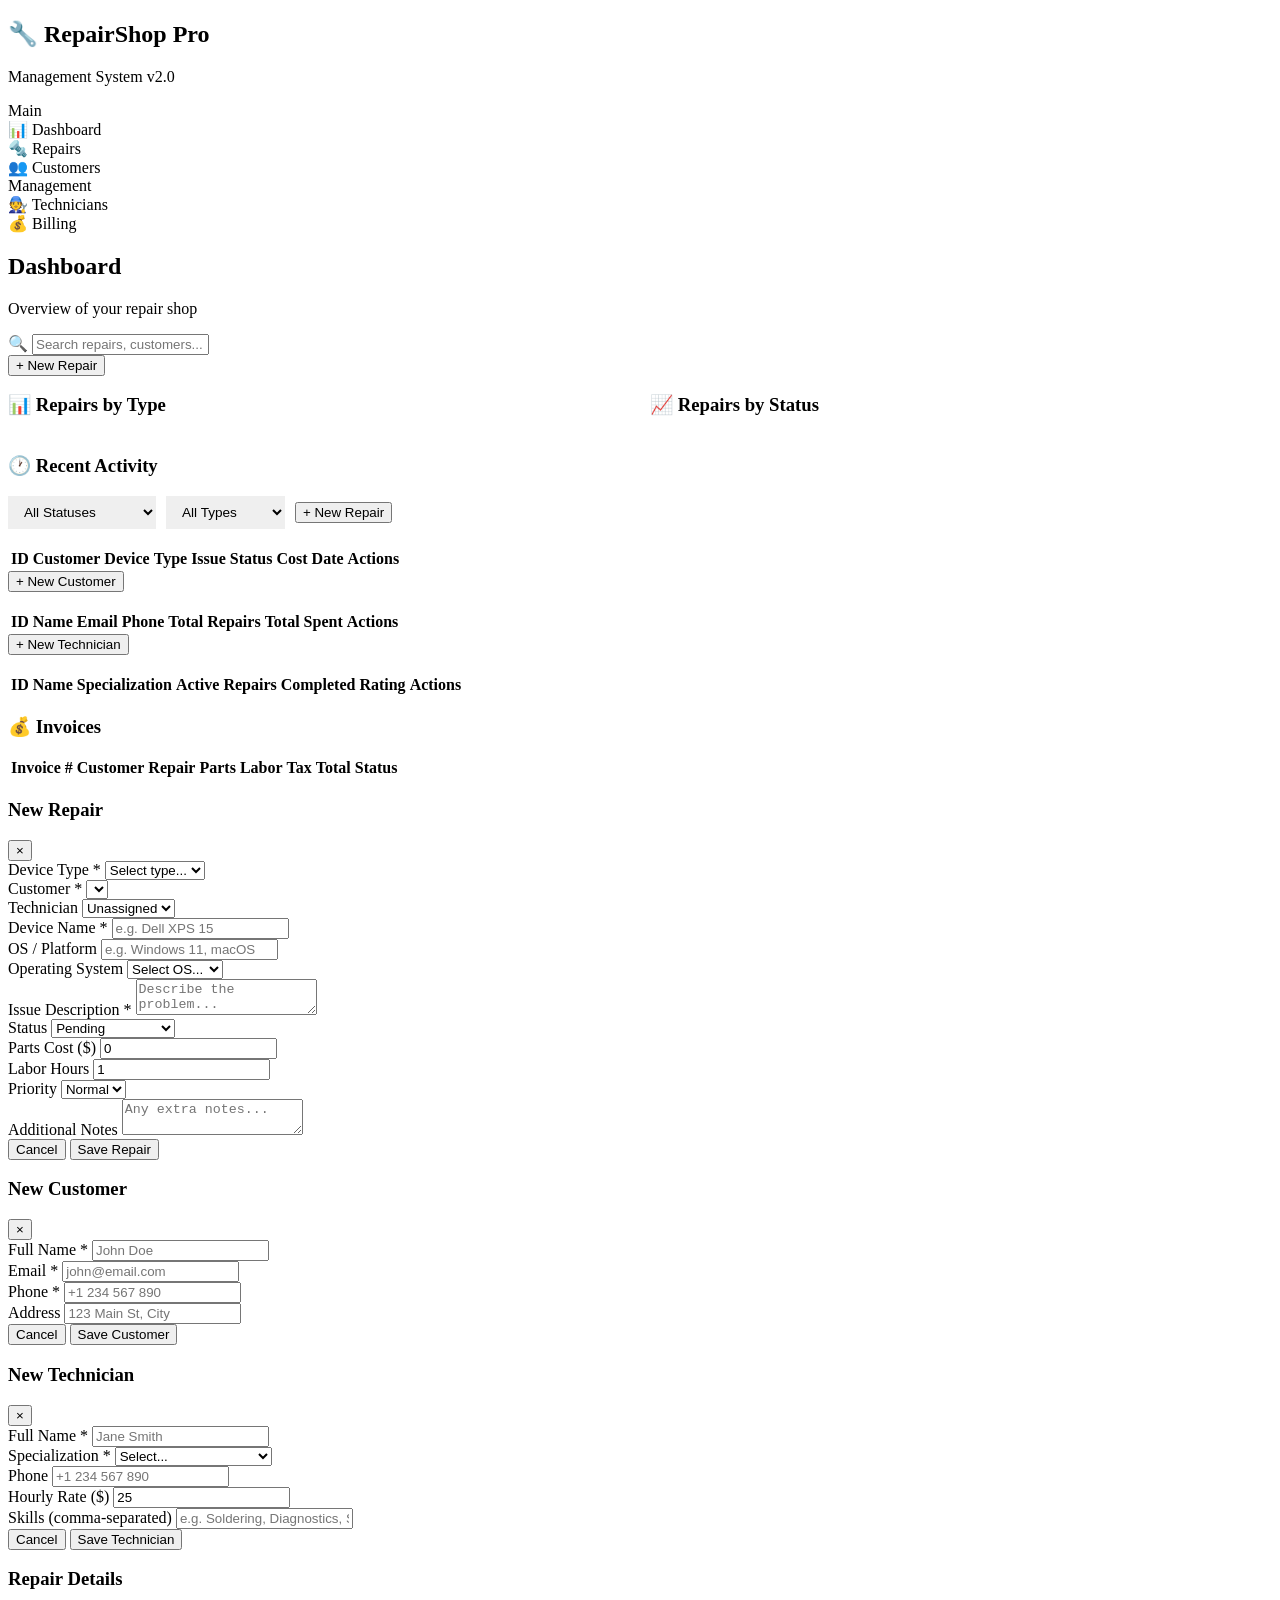
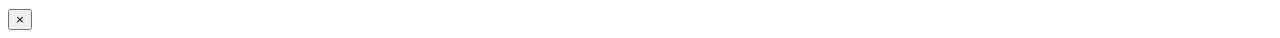
==== commit 21f52738: "Update Index.html" ====
--- a/Index.html
+++ b/Index.html
@@ -4,515 +4,7 @@
     <meta charset="UTF-8">
     <meta name="viewport" content="width=device-width, initial-scale=1.0">
     <title>RepairShop Pro — Computer & Smartphone Repair Management</title>
-    <style>
-        /* ───────── CSS RESET & VARIABLES ───────── */
-        *, *::before, *::after { box-sizing: border-box; margin: 0; padding: 0; }
-
-        :root {
-            --primary: #2563eb;
-            --primary-dark: #1d4ed8;
-            --primary-light: #dbeafe;
-            --success: #16a34a;
-            --success-light: #dcfce7;
-            --warning: #d97706;
-            --warning-light: #fef3c7;
-            --danger: #dc2626;
-            --danger-light: #fee2e2;
-            --info: #0891b2;
-            --info-light: #cffafe;
-            --bg: #f1f5f9;
-            --surface: #ffffff;
-            --text: #1e293b;
-            --text-muted: #64748b;
-            --border: #e2e8f0;
-            --shadow: 0 1px 3px rgba(0,0,0,.1), 0 1px 2px rgba(0,0,0,.06);
-            --shadow-md: 0 4px 6px -1px rgba(0,0,0,.1), 0 2px 4px -2px rgba(0,0,0,.1);
-            --shadow-lg: 0 10px 15px -3px rgba(0,0,0,.1), 0 4px 6px -4px rgba(0,0,0,.1);
-            --radius: 10px;
-            --radius-sm: 6px;
-            --transition: .2s ease;
-        }
-
-        body {
-            font-family: 'Segoe UI', system-ui, -apple-system, sans-serif;
-            background: var(--bg);
-            color: var(--text);
-            line-height: 1.6;
-            min-height: 100vh;
-        }
-
-        /* ───────── LAYOUT ───────── */
-        .app { display: flex; min-height: 100vh; }
-
-        /* ───────── SIDEBAR ───────── */
-        .sidebar {
-            width: 250px;
-            background: linear-gradient(180deg, #1e293b 0%, #0f172a 100%);
-            color: #fff;
-            padding: 0;
-            display: flex;
-            flex-direction: column;
-            position: fixed;
-            top: 0; left: 0; bottom: 0;
-            z-index: 100;
-            transition: transform var(--transition);
-        }
-
-        .sidebar-brand {
-            padding: 24px 20px;
-            border-bottom: 1px solid rgba(255,255,255,.08);
-        }
-
-        .sidebar-brand h1 {
-            font-size: 1.25rem;
-            font-weight: 700;
-            display: flex;
-            align-items: center;
-            gap: 10px;
-        }
-
-        .sidebar-brand h1 .icon { font-size: 1.5rem; }
-
-        .sidebar-brand p {
-            font-size: .75rem;
-            color: #94a3b8;
-            margin-top: 4px;
-        }
-
-        .sidebar nav { flex: 1; padding: 12px 0; overflow-y: auto; }
-
-        .nav-section { padding: 8px 20px 4px; font-size: .65rem; text-transform: uppercase; letter-spacing: .08em; color: #475569; font-weight: 600; }
-
-        .nav-item {
-            display: flex;
-            align-items: center;
-            gap: 12px;
-            padding: 10px 20px;
-            cursor: pointer;
-            transition: all var(--transition);
-            color: #cbd5e1;
-            font-size: .9rem;
-            border-left: 3px solid transparent;
-        }
-
-        .nav-item:hover { background: rgba(255,255,255,.05); color: #fff; }
-        .nav-item.active { background: rgba(37,99,235,.2); color: #60a5fa; border-left-color: #60a5fa; font-weight: 600; }
-        .nav-item .icon { width: 20px; text-align: center; font-size: 1.1rem; }
-
-        /* ───────── MAIN CONTENT ───────── */
-        .main { flex: 1; margin-left: 250px; display: flex; flex-direction: column; min-height: 100vh; }
-
-        /* ───────── TOP BAR ───────── */
-        .topbar {
-            background: var(--surface);
-            border-bottom: 1px solid var(--border);
-            padding: 16px 32px;
-            display: flex;
-            align-items: center;
-            justify-content: space-between;
-            position: sticky;
-            top: 0;
-            z-index: 50;
-        }
-
-        .topbar-left h2 { font-size: 1.25rem; font-weight: 700; }
-        .topbar-left p { font-size: .8rem; color: var(--text-muted); }
-
-        .topbar-right { display: flex; align-items: center; gap: 12px; }
-
-        .search-box {
-            display: flex;
-            align-items: center;
-            background: var(--bg);
-            border: 1px solid var(--border);
-            border-radius: var(--radius);
-            padding: 8px 14px;
-            gap: 8px;
-            width: 280px;
-        }
-
-        .search-box input {
-            border: none;
-            background: transparent;
-            outline: none;
-            font-size: .85rem;
-            width: 100%;
-            color: var(--text);
-        }
-
-        .search-box .icon { color: var(--text-muted); font-size: .95rem; }
-
-        .btn {
-            display: inline-flex;
-            align-items: center;
-            gap: 6px;
-            padding: 8px 18px;
-            border: none;
-            border-radius: var(--radius-sm);
-            font-size: .85rem;
-            font-weight: 600;
-            cursor: pointer;
-            transition: all var(--transition);
-            white-space: nowrap;
-        }
-
-        .btn-primary { background: var(--primary); color: #fff; }
-        .btn-primary:hover { background: var(--primary-dark); }
-        .btn-success { background: var(--success); color: #fff; }
-        .btn-success:hover { background: #15803d; }
-        .btn-danger { background: var(--danger); color: #fff; }
-        .btn-danger:hover { background: #b91c1c; }
-        .btn-warning { background: var(--warning); color: #fff; }
-        .btn-warning:hover { background: #b45309; }
-        .btn-outline { background: transparent; color: var(--text); border: 1px solid var(--border); }
-        .btn-outline:hover { background: var(--bg); }
-        .btn-sm { padding: 5px 10px; font-size: .75rem; }
-        .btn-icon { padding: 6px 8px; }
-
-        /* ───────── CONTENT AREA ───────── */
-        .content { padding: 28px 32px; flex: 1; }
-
-        .page { display: none; }
-        .page.active { display: block; animation: fadeIn .3s ease; }
-
-        @keyframes fadeIn { from { opacity: 0; transform: translateY(8px); } to { opacity: 1; transform: translateY(0); } }
-
-        /* ───────── DASHBOARD CARDS ───────── */
-        .stats-grid {
-            display: grid;
-            grid-template-columns: repeat(auto-fit, minmax(220px, 1fr));
-            gap: 20px;
-            margin-bottom: 28px;
-        }
-
-        .stat-card {
-            background: var(--surface);
-            border-radius: var(--radius);
-            padding: 20px;
-            box-shadow: var(--shadow);
-            display: flex;
-            align-items: flex-start;
-            gap: 16px;
-            transition: transform var(--transition), box-shadow var(--transition);
-        }
-
-        .stat-card:hover { transform: translateY(-2px); box-shadow: var(--shadow-md); }
-
-        .stat-icon {
-            width: 48px;
-            height: 48px;
-            border-radius: var(--radius-sm);
-            display: flex;
-            align-items: center;
-            justify-content: center;
-            font-size: 1.4rem;
-            flex-shrink: 0;
-        }
-
-        .stat-icon.blue { background: var(--primary-light); }
-        .stat-icon.green { background: var(--success-light); }
-        .stat-icon.orange { background: var(--warning-light); }
-        .stat-icon.red { background: var(--danger-light); }
-
-        .stat-info h3 { font-size: 1.5rem; font-weight: 700; line-height: 1.2; }
-        .stat-info p { font-size: .8rem; color: var(--text-muted); }
-
-        /* ───────── CARDS / PANELS ───────── */
-        .card {
-            background: var(--surface);
-            border-radius: var(--radius);
-            box-shadow: var(--shadow);
-            overflow: hidden;
-        }
-
-        .card-header {
-            padding: 16px 20px;
-            border-bottom: 1px solid var(--border);
-            display: flex;
-            align-items: center;
-            justify-content: space-between;
-        }
-
-        .card-header h3 { font-size: 1rem; font-weight: 700; }
-
-        .card-body { padding: 20px; }
-
-        /* ───────── TABLE ───────── */
-        .table-wrap { overflow-x: auto; }
-
-        table {
-            width: 100%;
-            border-collapse: collapse;
-            font-size: .85rem;
-        }
-
-        thead th {
-            text-align: left;
-            padding: 12px 16px;
-            background: #f8fafc;
-            font-weight: 600;
-            color: var(--text-muted);
-            font-size: .75rem;
-            text-transform: uppercase;
-            letter-spacing: .04em;
-            border-bottom: 1px solid var(--border);
-            white-space: nowrap;
-        }
-
-        tbody td {
-            padding: 12px 16px;
-            border-bottom: 1px solid var(--border);
-            vertical-align: middle;
-        }
-
-        tbody tr:hover { background: #f8fafc; }
-        tbody tr:last-child td { border-bottom: none; }
-
-        .badge {
-            display: inline-block;
-            padding: 3px 10px;
-            border-radius: 20px;
-            font-size: .7rem;
-            font-weight: 600;
-            text-transform: uppercase;
-            letter-spacing: .02em;
-        }
-
-        .badge-pending { background: var(--warning-light); color: var(--warning); }
-        .badge-progress { background: var(--primary-light); color: var(--primary); }
-        .badge-completed { background: var(--success-light); color: var(--success); }
-        .badge-ready { background: var(--info-light); color: var(--info); }
-        .badge-cancelled { background: var(--danger-light); color: var(--danger); }
-        .badge-computer { background: #ede9fe; color: #7c3aed; }
-        .badge-phone { background: #fce7f3; color: #db2777; }
-
-        .actions { display: flex; gap: 4px; }
-
-        /* ───────── FORMS ───────── */
-        .form-grid {
-            display: grid;
-            grid-template-columns: 1fr 1fr;
-            gap: 18px;
-        }
-
-        .form-group { display: flex; flex-direction: column; gap: 6px; }
-        .form-group.full { grid-column: 1 / -1; }
-
-        .form-group label {
-            font-size: .8rem;
-            font-weight: 600;
-            color: var(--text-muted);
-        }
-
-        .form-group input,
-        .form-group select,
-        .form-group textarea {
-            padding: 9px 13px;
-            border: 1px solid var(--border);
-            border-radius: var(--radius-sm);
-            font-size: .85rem;
-            font-family: inherit;
-            color: var(--text);
-            background: var(--surface);
-            transition: border-color var(--transition);
-            outline: none;
-        }
-
-        .form-group input:focus,
-        .form-group select:focus,
-        .form-group textarea:focus {
-            border-color: var(--primary);
-            box-shadow: 0 0 0 3px var(--primary-light);
-        }
-
-        .form-group textarea { resize: vertical; min-height: 80px; }
-
-        .form-actions {
-            grid-column: 1 / -1;
-            display: flex;
-            gap: 10px;
-            justify-content: flex-end;
-            padding-top: 10px;
-            border-top: 1px solid var(--border);
-            margin-top: 8px;
-        }
-
-        /* ───────── MODAL ───────── */
-        .modal-overlay {
-            display: none;
-            position: fixed;
-            inset: 0;
-            background: rgba(0,0,0,.5);
-            z-index: 200;
-            align-items: center;
-            justify-content: center;
-            animation: fadeIn .2s ease;
-        }
-
-        .modal-overlay.active { display: flex; }
-
-        .modal {
-            background: var(--surface);
-            border-radius: var(--radius);
-            width: 95%;
-            max-width: 640px;
-            max-height: 90vh;
-            overflow-y: auto;
-            box-shadow: var(--shadow-lg);
-            animation: slideUp .3s ease;
-        }
-
-        @keyframes slideUp { from { transform: translateY(20px); opacity: 0; } to { transform: translateY(0); opacity: 1; } }
-
-        .modal-header {
-            padding: 18px 24px;
-            border-bottom: 1px solid var(--border);
-            display: flex;
-            align-items: center;
-            justify-content: space-between;
-        }
-
-        .modal-header h3 { font-size: 1.1rem; font-weight: 700; }
-
-        .modal-close {
-            background: none;
-            border: none;
-            font-size: 1.5rem;
-            cursor: pointer;
-            color: var(--text-muted);
-            padding: 0 4px;
-        }
-
-        .modal-close:hover { color: var(--text); }
-
-        .modal-body { padding: 24px; }
-
-        /* ───────── EMPTY STATE ───────── */
-        .empty-state {
-            text-align: center;
-            padding: 60px 20px;
-            color: var(--text-muted);
-        }
-
-        .empty-state .icon { font-size: 3rem; margin-bottom: 12px; }
-        .empty-state h4 { font-size: 1rem; color: var(--text); margin-bottom: 6px; }
-        .empty-state p { font-size: .85rem; max-width: 400px; margin: 0 auto; }
-
-        /* ───────── TOAST ───────── */
-        .toast-container {
-            position: fixed;
-            top: 20px;
-            right: 20px;
-            z-index: 300;
-            display: flex;
-            flex-direction: column;
-            gap: 8px;
-        }
-
-        .toast {
-            padding: 12px 20px;
-            border-radius: var(--radius-sm);
-            color: #fff;
-            font-size: .85rem;
-            font-weight: 500;
-            box-shadow: var(--shadow-md);
-            animation: slideIn .3s ease, fadeOut .3s ease 2.7s forwards;
-            display: flex;
-            align-items: center;
-            gap: 8px;
-        }
-
-        .toast-success { background: var(--success); }
-        .toast-error { background: var(--danger); }
-        .toast-info { background: var(--primary); }
-
-        @keyframes slideIn { from { transform: translateX(100px); opacity: 0; } to { transform: translateX(0); opacity: 1; } }
-        @keyframes fadeOut { to { opacity: 0; transform: translateY(-10px); } }
-
-        /* ───────── CHARTS (CSS-ONLY BAR CHART) ───────── */
-        .chart-bars {
-            display: flex;
-            align-items: flex-end;
-            gap: 14px;
-            height: 160px;
-            padding: 12px 0;
-        }
-
-        .chart-bar-group { flex: 1; display: flex; flex-direction: column; align-items: center; gap: 6px; height: 100%; justify-content: flex-end; }
-
-        .chart-bar {
-            width: 100%;
-            max-width: 48px;
-            border-radius: 4px 4px 0 0;
-            transition: height .5s ease;
-            position: relative;
-        }
-
-        .chart-bar .tooltip {
-            position: absolute;
-            top: -28px;
-            left: 50%;
-            transform: translateX(-50%);
-            background: var(--text);
-            color: #fff;
-            padding: 2px 8px;
-            border-radius: 4px;
-            font-size: .7rem;
-            font-weight: 600;
-            white-space: nowrap;
-            opacity: 0;
-            pointer-events: none;
-            transition: opacity var(--transition);
-        }
-
-        .chart-bar:hover .tooltip { opacity: 1; }
-
-        .chart-label { font-size: .7rem; color: var(--text-muted); font-weight: 500; }
-
-        /* ───────── RECENT ACTIVITY ───────── */
-        .activity-list { display: flex; flex-direction: column; gap: 0; }
-
-        .activity-item {
-            display: flex;
-            gap: 12px;
-            padding: 12px 0;
-            border-bottom: 1px solid var(--border);
-            font-size: .85rem;
-        }
-
-        .activity-item:last-child { border-bottom: none; }
-
-        .activity-dot {
-            width: 8px;
-            height: 8px;
-            border-radius: 50%;
-            margin-top: 6px;
-            flex-shrink: 0;
-        }
-
-        .activity-time { font-size: .7rem; color: var(--text-muted); margin-top: 2px; }
-
-        /* ───────── RESPONSIVE ───────── */
-        @media (max-width: 768px) {
-            .sidebar { transform: translateX(-100%); }
-            .sidebar.open { transform: translateX(0); }
-            .main { margin-left: 0; }
-            .topbar { padding: 12px 16px; }
-            .content { padding: 16px; }
-            .form-grid { grid-template-columns: 1fr; }
-            .stats-grid { grid-template-columns: 1fr 1fr; }
-            .search-box { width: 200px; }
-        }
-
-        @media (max-width: 480px) {
-            .stats-grid { grid-template-columns: 1fr; }
-        }
-
-        /* ───────── SCROLLBAR ───────── */
-        ::-webkit-scrollbar { width: 6px; }
-        ::-webkit-scrollbar-track { background: transparent; }
-        ::-webkit-scrollbar-thumb { background: #cbd5e1; border-radius: 3px; }
-    </style>
+    <link rel="stylesheet" href="style.css">
 </head>
 <body>
 
@@ -887,1084 +379,8 @@
 <div class="toast-container" id="toastContainer"></div>
 
 <!-- ═══════════════════════════════════════════════════════ -->
-<!-- JAVASCRIPT — OOP IMPLEMENTATION                       -->
+<!-- JAVASCRIPT — LINKED EXTERNAL FILE                       -->
 <!-- ═══════════════════════════════════════════════════════ -->
-<script>
-"use strict";
-
-/* ╔═══════════════════════════════════════════════════════╗
-   ║  OOP PRINCIPLE: ABSTRACTION                         ║
-   ║  Abstract base classes define the interface that     ║
-   ║  all subclasses must implement.                      ║
-   ╚═══════════════════════════════════════════════════════╝ */
-
-/**
- * Abstract base class for any entity with an auto-incrementing ID.
- * Cannot be instantiated directly — subclasses must exist.
- */
-class BaseEntity {
-    #id; // Private field (ENCAPSULATION)
-
-    constructor(id = null) {
-        if (new.target === BaseEntity) {
-            throw new Error("Cannot instantiate abstract class BaseEntity.");
-        }
-        this.#id = id || BaseEntity._nextId++;
-    }
-
-    get id() { return this.#id; }
-
-    static _nextId = 1;
-
-    // ABSTRACT methods — must be overridden
-    get displayInfo() { throw new Error("Abstract getter must be implemented."); }
-    get type() { throw new Error("Abstract getter must be implemented."); }
-    toJSON() { throw new Error("Abstract method must be implemented."); }
-}
-
-/**
- * Abstract RepairItem — defines the contract all repairs must follow.
- * This is the core abstraction: every repair can calculate cost, show details, etc.
- */
-class RepairItem extends BaseEntity {
-    #status;       // ENCAPSULATION: private field
-    #priority;
-    #createdAt;
-
-    constructor(id, status = "Pending", priority = "Normal") {
-        super(id);
-        this.#status = status;
-        this.#priority = priority;
-        this.#createdAt = new Date();
-    }
-
-    // ── ABSTRACTION: defining interface ──
-    get type() { throw new Error("Subclasses must declare device type."); }
-
-    /** Each subclass must compute cost differently → POLYMORPHISM */
-    calculateCost() { throw new Error("Subclasses must implement calculateCost()."); }
-
-    /** Each subclass formats its own detail string → POLYMORPHISM */
-    getDeviceSpecs() { throw new Error("Subclasses must implement getDeviceSpecs()."); }
-
-    /** Polymorphic display string */
-    get displayInfo() { return `${this.type} Repair #${this.id}`; }
-
-    // ── ENCAPSULATION: controlled access via getters/setters ──
-    get status() { return this.#status; }
-    set status(val) {
-        const allowed = ["Pending", "In Progress", "Completed", "Ready for Pickup", "Cancelled"];
-        if (!allowed.includes(val)) throw new Error(`Invalid status: ${val}`);
-        this.#status = val;
-    }
-
-    get priority() { return this.#priority; }
-    set priority(val) { this.#priority = val; }
-
-    get createdAt() { return this.#createdAt; }
-    set createdAt(d) { this.#createdAt = d; }
-
-    // Polymorphic JSON serialization
-    toJSON() {
-        return {
-            id: this.id,
-            status: this.#status,
-            priority: this.#priority,
-            createdAt: this.#createdAt.toISOString(),
-            ...this.getDeviceSpecs()    // each subclass provides its own data
-        };
-    }
-}
-
-
-/* ╔═══════════════════════════════════════════════════════╗
-   ║  OOP PRINCIPLE: INHERITANCE + POLYMORPHISM          ║
-   ║  ComputerRepair and SmartphoneRepair extend         ║
-   ║  RepairItem and override its abstract methods.      ║
-   ╚═══════════════════════════════════════════════════════╝ */
-
-class ComputerRepair extends RepairItem {
-    #deviceName;
-    #os;
-    #issue;
-    #partsCost;
-    #laborHours;
-    #customerId;
-    #technicianId;
-    #notes;
-
-    constructor(data = {}) {
-        super(data.id, data.status, data.priority);
-        this.#deviceName   = data.deviceName || "";
-        this.#os           = data.os || "";
-        this.#issue        = data.issue || "";
-        this.#partsCost    = data.partsCost || 0;
-        this.#laborHours   = data.laborHours || 1;
-        this.#customerId   = data.customerId || null;
-        this.#technicianId = data.technicianId || null;
-        this.#notes        = data.notes || "";
-        if (data.createdAt) this.createdAt = new Date(data.createdAt);
-    }
-
-    // POLYMORPHISM: override type getter
-    get type() { return "Computer"; }
-
-    // POLYMORPHISM: computer-specific cost formula (base rate $40/hr)
-    calculateCost() {
-        const laborCost = this.#laborHours * 40;
-        return +(this.#partsCost + laborCost).toFixed(2);
-    }
-
-    // POLYMORPHISM: return computer-specific specs
-    getDeviceSpecs() {
-        return {
-            deviceType: "Computer",
-            deviceName: this.#deviceName,
-            os: this.#os,
-            issue: this.#issue,
-            partsCost: this.#partsCost,
-            laborHours: this.#laborHours,
-            customerId: this.#customerId,
-            technicianId: this.#technicianId,
-            notes: this.#notes
-        };
-    }
-
-    get displayInfo() { return `💻 ${this.#deviceName} (Computer #${this.id})`; }
-
-    // Getters & setters (ENCAPSULATION)
-    get deviceName() { return this.#deviceName; }
-    set deviceName(v) { this.#deviceName = v; }
-    get os() { return this.#os; }
-    set os(v) { this.#os = v; }
-    get issue() { return this.#issue; }
-    set issue(v) { this.#issue = v; }
-    get partsCost() { return this.#partsCost; }
-    set partsCost(v) { this.#partsCost = v; }
-    get laborHours() { return this.#laborHours; }
-    set laborHours(v) { this.#laborHours = v; }
-    get customerId() { return this.#customerId; }
-    set customerId(v) { this.#customerId = v; }
-    get technicianId() { return this.#technicianId; }
-    set technicianId(v) { this.#technicianId = v; }
-    get notes() { return this.#notes; }
-    set notes(v) { this.#notes = v; }
-}
-
-
-class SmartphoneRepair extends RepairItem {
-    #deviceName;
-    #phoneOS;
-    #issue;
-    #partsCost;
-    #laborHours;
-    #customerId;
-    #technicianId;
-    #notes;
-
-    constructor(data = {}) {
-        super(data.id, data.status, data.priority);
-        this.#deviceName   = data.deviceName || "";
-        this.#phoneOS      = data.phoneOS || "";
-        this.#issue        = data.issue || "";
-        this.#partsCost    = data.partsCost || 0;
-        this.#laborHours   = data.laborHours || 0.5;
-        this.#customerId   = data.customerId || null;
-        this.#technicianId = data.technicianId || null;
-        this.#notes        = data.notes || "";
-        if (data.createdAt) this.createdAt = new Date(data.createdAt);
-    }
-
-    // POLYMORPHISM
-    get type() { return "Smartphone"; }
-
-    // POLYMORPHISM: smartphone cost formula (base rate $30/hr)
-    calculateCost() {
-        const laborCost = this.#laborHours * 30;
-        return +(this.#partsCost + laborCost).toFixed(2);
-    }
-
-    // POLYMORPHISM: smartphone-specific specs
-    getDeviceSpecs() {
-        return {
-            deviceType: "Smartphone",
-            deviceName: this.#deviceName,
-            phoneOS: this.#phoneOS,
-            issue: this.#issue,
-            partsCost: this.#partsCost,
-            laborHours: this.#laborHours,
-            customerId: this.#customerId,
-            technicianId: this.#technicianId,
-            notes: this.#notes
-        };
-    }
-
-    get displayInfo() { return `📱 ${this.#deviceName} (Phone #${this.id})`; }
-
-    get deviceName() { return this.#deviceName; }
-    set deviceName(v) { this.#deviceName = v; }
-    get phoneOS() { return this.#phoneOS; }
-    set phoneOS(v) { this.#phoneOS = v; }
-    get issue() { return this.#issue; }
-    set issue(v) { this.#issue = v; }
-    get partsCost() { return this.#partsCost; }
-    set partsCost(v) { this.#partsCost = v; }
-    get laborHours() { return this.#laborHours; }
-    set laborHours(v) { this.#laborHours = v; }
-    get customerId() { return this.#customerId; }
-    set customerId(v) { this.#customerId = v; }
-    get technicianId() { return this.#technicianId; }
-    set technicianId(v) { this.#technicianId = v; }
-    get notes() { return this.#notes; }
-    set notes(v) { this.#notes = v; }
-}
-
-
-/* ╔═══════════════════════════════════════════════════════╗
-   ║  OOP PRINCIPLE: ENCAPSULATION                       ║
-   ║  Person class hides private fields, Customer and     ║
-   ║  Technician extend it.                               ║
-   ╚═══════════════════════════════════════════════════════╝ */
-
-class Person extends BaseEntity {
-    #name;
-    #email;
-    #phone;
-    #address;
-
-    constructor(id, name, email, phone, address = "") {
-        super(id);
-        this.#name    = name;
-        this.#email   = email;
-        this.#phone   = phone;
-        this.#address = address;
-    }
-
-    get name() { return this.#name; }
-    set name(v) { this.#name = v; }
-    get email() { return this.#email; }
-    set email(v) { this.#email = v; }
-    get phone() { return this.#phone; }
-    set phone(v) { this.#phone = v; }
-    get address() { return this.#address; }
-    set address(v) { this.#address = v; }
-
-    get displayInfo() { return this.#name; }
-    get type() { return "Person"; }
-    toJSON() { return { id: this.id, name: this.#name, email: this.#email, phone: this.#phone, address: this.#address }; }
-}
-
-class Customer extends Person {
-    #loyaltyTier;
-
-    constructor(data = {}) {
-        super(data.id, data.name, data.email, data.phone, data.address);
-        this.#loyaltyTier = data.loyaltyTier || "Standard";
-    }
-
-    get loyaltyTier() { return this.#loyaltyTier; }
-    set loyaltyTier(v) { this.#loyaltyTier = v; }
-    get type() { return "Customer"; }
-    get displayInfo() { return `👤 ${this.name}`; }
-
-    toJSON() { return { ...super.toJSON(), loyaltyTier: this.#loyaltyTier }; }
-}
-
-class Technician extends Person {
-    #specialization;
-    #hourlyRate;
-    #skills;
-    #rating;
-
-    constructor(data = {}) {
-        super(data.id, data.name, data.email, data.phone);
-        this.#specialization = data.specialization || "";
-        this.#hourlyRate     = data.hourlyRate || 25;
-        this.#skills         = data.skills || [];
-        this.#rating         = data.rating || 4.5;
-    }
-
-    get specialization() { return this.#specialization; }
-    set specialization(v) { this.#specialization = v; }
-    get hourlyRate() { return this.#hourlyRate; }
-    set hourlyRate(v) { this.#hourlyRate = v; }
-    get skills() { return [...this.#skills]; }
-    set skills(v) { this.#skills = [...v]; }
-    get rating() { return this.#rating; }
-    set rating(v) { this.#rating = v; }
-
-    get type() { return "Technician"; }
-    get displayInfo() { return `🧑‍🔧 ${this.name} (${this.#specialization})`; }
-
-    toJSON() {
-        return { ...super.toJSON(), specialization: this.#specialization, hourlyRate: this.#hourlyRate, skills: this.#skills, rating: this.#rating };
-    }
-}
-
-
-/* ╔═══════════════════════════════════════════════════════╗
-   ║  Invoice — ENCAPSULATION + uses POLYMORPHISM via    ║
-   ║  RepairItem.calculateCost()                          ║
-   ╚═══════════════════════════════════════════════════════╝ */
-
-class Invoice extends BaseEntity {
-    #repairId;
-    #customerId;
-    #partsCost;
-    #laborCost;
-    #taxRate;
-    #paid;
-
-    constructor(data = {}) {
-        super(data.id);
-        this.#repairId  = data.repairId;
-        this.#customerId = data.customerId;
-        this.#partsCost = data.partsCost || 0;
-        this.#laborCost = data.laborCost || 0;
-        this.#taxRate   = data.taxRate || 0.08;
-        this.#paid      = data.paid || false;
-    }
-
-    // Polymorphic: calls whatever repair's calculateCost is
-    get subtotal() { return +(this.#partsCost + this.#laborCost).toFixed(2); }
-    get tax() { return +(this.subtotal * this.#taxRate).toFixed(2); }
-    get total() { return +(this.subtotal + this.tax).toFixed(2); }
-
-    get repairId() { return this.#repairId; }
-    get customerId() { return this.#customerId; }
-    get partsCost() { return this.#partsCost; }
-    get laborCost() { return this.#laborCost; }
-    get paid() { return this.#paid; }
-    set paid(v) { this.#paid = v; }
-    get type() { return "Invoice"; }
-    get displayInfo() { return `Invoice #${this.id}`; }
-
-    toJSON() {
-        return { id: this.id, repairId: this.#repairId, customerId: this.#customerId, partsCost: this.#partsCost, laborCost: this.#laborCost, taxRate: this.#taxRate, paid: this.#paid };
-    }
-}
-
-
-/* ╔═══════════════════════════════════════════════════════╗
-   ║  Data Store — ENCAPSULATION                          ║
-   ║  Centralized CRUD with localStorage persistence      ║
-   ╚═══════════════════════════════════════════════════════╝ */
-
-class DataStore {
-    #repairs = [];
-    #customers = [];
-    #technicians = [];
-    #invoices = [];
-    #listeners = [];
-
-    constructor() { this.#load(); }
-
-    // ── Persistence (ENCAPSULATION) ──
-    #load() {
-        try {
-            const raw = localStorage.getItem("repairShopData");
-            if (raw) {
-                const d = JSON.parse(raw);
-                this.#customers   = (d.customers || []).map(c => new Customer(c));
-                this.#technicians = (d.technicians || []).map(t => new Technician(t));
-                this.#invoices    = (d.invoices || []).map(i => new Invoice(i));
-                // Reconstruct repair objects using polymorphic factory
-                this.#repairs = (d.repairs || []).map(r => RepairFactory.create(r));
-                // Restore BaseEntity._nextId
-                const allIds = [...this.#repairs, ...this.#customers, ...this.#technicians, ...this.#invoices].map(e => e.id);
-                BaseEntity._nextId = allIds.length ? Math.max(...allIds) + 1 : 1;
-            }
-        } catch (e) { console.warn("Failed to load data:", e); }
-    }
-
-    #save() {
-        const d = {
-            repairs:      this.#repairs.map(r => r.toJSON()),
-            customers:    this.#customers.map(c => c.toJSON()),
-            technicians:  this.#technicians.map(t => t.toJSON()),
-            invoices:     this.#invoices.map(i => i.toJSON()),
-        };
-        localStorage.setItem("repairShopData", JSON.stringify(d));
-        this.#notify();
-    }
-
-    // Observer pattern for UI updates
-    subscribe(fn) { this.#listeners.push(fn); }
-    #notify() { this.#listeners.forEach(fn => fn()); }
-
-    // ── CRUD: Repairs ──
-    get repairs() { return [...this.#repairs]; }
-
-    addRepair(data) {
-        const repair = RepairFactory.create(data);
-        this.#repairs.push(repair);
-        this.#save();
-        return repair;
-    }
-
-    updateRepair(id, updates) {
-        const idx = this.#repairs.findIndex(r => r.id === id);
-        if (idx === -1) throw new Error("Repair not found");
-        // Reconstruct to apply changes cleanly
-        const old = this.#repairs[idx];
-        const merged = { ...old.toJSON(), ...updates, id };
-        this.#repairs[idx] = RepairFactory.create(merged);
-        this.#save();
-        return this.#repairs[idx];
-    }
-
-    deleteRepair(id) {
-        this.#repairs = this.#repairs.filter(r => r.id !== id);
-        this.#save();
-    }
-
-    getRepairById(id) { return this.#repairs.find(r => r.id === id); }
-
-    // ── CRUD: Customers ──
-    get customers() { return [...this.#customers]; }
-    addCustomer(data) {
-        const c = new Customer({ ...data });
-        this.#customers.push(c);
-        this.#save();
-        return c;
-    }
-    updateCustomer(id, data) {
-        const idx = this.#customers.findIndex(c => c.id === id);
-        if (idx === -1) throw new Error("Customer not found");
-        this.#customers[idx] = new Customer({ ...data, id });
-        this.#save();
-    }
-    deleteCustomer(id) {
-        this.#customers = this.#customers.filter(c => c.id !== id);
-        this.#save();
-    }
-    getCustomerById(id) { return this.#customers.find(c => c.id === id); }
-
-    // ── CRUD: Technicians ──
-    get technicians() { return [...this.#technicians]; }
-    addTechnician(data) {
-        const t = new Technician({ ...data });
-        this.#technicians.push(t);
-        this.#save();
-        return t;
-    }
-    updateTechnician(id, data) {
-        const idx = this.#technicians.findIndex(t => t.id === id);
-        if (idx === -1) throw new Error("Technician not found");
-        this.#technicians[idx] = new Technician({ ...data, id });
-        this.#save();
-    }
-    deleteTechnician(id) {
-        this.#technicians = this.#technicians.filter(t => t.id !== id);
-        this.#save();
-    }
-    getTechnicianById(id) { return this.#technicians.find(t => t.id === id); }
-
-    // ── Invoices ──
-    get invoices() { return [...this.#invoices]; }
-    addInvoice(data) {
-        const inv = new Invoice(data);
-        this.#invoices.push(inv);
-        this.#save();
-        return inv;
-    }
-
-    // ── Stats (uses POLYMORPHISM: calculateCost() on each repair type) ──
-    getStats() {
-        const repairs = this.#repairs;
-        return {
-            totalRepairs:   repairs.length,
-            pending:        repairs.filter(r => r.status === "Pending").length,
-            inProgress:     repairs.filter(r => r.status === "In Progress").length,
-            completed:      repairs.filter(r => r.status === "Completed").length,
-            ready:          repairs.filter(r => r.status === "Ready for Pickup").length,
-            computers:      repairs.filter(r => r.type === "Computer").length,
-            smartphones:    repairs.filter(r => r.type === "Smartphone").length,
-            totalRevenue:   repairs.reduce((sum, r) => sum + r.calculateCost(), 0),
-            totalCustomers: this.#customers.length,
-            totalTechs:     this.#technicians.length,
-        };
-    }
-}
-
-
-/* ╔═══════════════════════════════════════════════════════╗
-   ║  Repair Factory — POLYMORPHISM                       ║
-   ║  Creates the correct subclass based on deviceType    ║
-   ╚═══════════════════════════════════════════════════════╝ */
-
-const RepairFactory = {
-    create(data) {
-        switch (data.deviceType || data.device_type) {
-            case "Computer":    return new ComputerRepair(data);
-            case "Smartphone":  return new SmartphoneRepair(data);
-            default:            return new ComputerRepair(data); // fallback
-        }
-    }
-};
-
-
-/* ═══════════════════════════════════════════════════════
-   APPLICATION CONTROLLER
-   ═══════════════════════════════════════════════════════ */
-
-const store = new DataStore();
-
-// ── Navigation ──
-const navItems = document.querySelectorAll(".nav-item");
-const pages    = document.querySelectorAll(".page");
-const titles   = {
-    dashboard:   ["Dashboard", "Overview of your repair shop"],
-    repairs:     ["Repairs", "Manage all repair jobs"],
-    customers:   ["Customers", "Your customer database"],
-    technicians: ["Technicians", "Technician management"],
-    billing:     ["Billing", "Invoices and revenue"],
-};
-
-navItems.forEach(item => {
-    item.addEventListener("click", () => {
-        const page = item.dataset.page;
-        navItems.forEach(n => n.classList.remove("active"));
-        item.classList.add("active");
-        pages.forEach(p => p.classList.remove("active"));
-        document.getElementById(`page-${page}`).classList.add("active");
-        document.getElementById("pageTitle").textContent = titles[page][0];
-        document.getElementById("pageSubtitle").textContent = titles[page][1];
-        renderAll();
-    });
-});
-
-document.getElementById("addNewBtn").addEventListener("click", () => openRepairModal());
-
-// ── Toast ──
-function toast(msg, type = "success") {
-    const el = document.createElement("div");
-    el.className = `toast toast-${type}`;
-    el.textContent = msg;
-    document.getElementById("toastContainer").appendChild(el);
-    setTimeout(() => el.remove(), 3000);
-}
-
-// ── Modal helpers ──
-function openModal(id) { document.getElementById(id).classList.add("active"); }
-function closeModal(id) { document.getElementById(id).classList.remove("active"); }
-
-// Close modals on overlay click
-document.querySelectorAll(".modal-overlay").forEach(ov => {
-    ov.addEventListener("click", e => { if (e.target === ov) ov.classList.remove("active"); });
-});
-
-// ── Populate customer & technician dropdowns ──
-function populateDropdowns() {
-    const custSel = document.getElementById("repairCustomer");
-    const techSel = document.getElementById("repairTechnician");
-
-    custSel.innerHTML = '<option value="">Select customer...</option>' +
-        store.customers.map(c => `<option value="${c.id}">${c.name}</option>`).join("");
-
-    techSel.innerHTML = '<option value="">Unassigned</option>' +
-        store.technicians.map(t => `<option value="${t.id}">${t.name} (${t.specialization})</option>`).join("");
-}
-
-function toggleDeviceFields() {
-    const type = document.getElementById("repairDeviceType").value;
-    document.getElementById("computerSpecGroup").style.display = type === "Computer" ? "" : "none";
-    document.getElementById("phoneSpecGroup").style.display = type === "Smartphone" ? "" : "none";
-}
-
-
-/* ═══════════════════════════════════════════════════════
-   REPAIR CRUD HANDLERS
-   ═══════════════════════════════════════════════════════ */
-
-function openRepairModal(id = null) {
-    populateDropdowns();
-    const form = document.getElementById("repairForm");
-    form.reset();
-    document.getElementById("repairId").value = "";
-    document.getElementById("repairModalTitle").textContent = id ? "Edit Repair" : "New Repair";
-
-    if (id) {
-        const r = store.getRepairById(id);
-        if (!r) return;
-        const specs = r.getDeviceSpecs();
-        document.getElementById("repairId").value = r.id;
-        document.getElementById("repairDeviceType").value = specs.deviceType;
-        document.getElementById("repairDeviceName").value = specs.deviceName;
-        document.getElementById("repairCustomer").value = specs.customerId || "";
-        document.getElementById("repairTechnician").value = specs.technicianId || "";
-        document.getElementById("repairIssue").value = specs.issue;
-        document.getElementById("repairStatus").value = r.status;
-        document.getElementById("repairPriority").value = r.priority;
-        document.getElementById("repairPartsCost").value = specs.partsCost;
-        document.getElementById("repairLaborHours").value = specs.laborHours;
-        document.getElementById("repairNotes").value = specs.notes || "";
-        if (specs.deviceType === "Computer") {
-            document.getElementById("repairOS").value = specs.os || "";
-        } else if (specs.deviceType === "Smartphone") {
-            document.getElementById("repairPhoneOS").value = specs.phoneOS || "";
-        }
-        toggleDeviceFields();
-    } else {
-        toggleDeviceFields();
-    }
-    openModal("repairModal");
-}
-
-function saveRepair(e) {
-    e.preventDefault();
-    const id = document.getElementById("repairId").value;
-    const data = {
-        deviceType:   document.getElementById("repairDeviceType").value,
-        deviceName:   document.getElementById("repairDeviceName").value,
-        customerId:   +document.getElementById("repairCustomer").value || null,
-        technicianId: +document.getElementById("repairTechnician").value || null,
-        issue:        document.getElementById("repairIssue").value,
-        status:       document.getElementById("repairStatus").value,
-        priority:     document.getElementById("repairPriority").value,
-        partsCost:    +document.getElementById("repairPartsCost").value || 0,
-        laborHours:   +document.getElementById("repairLaborHours").value || 1,
-        notes:        document.getElementById("repairNotes").value,
-        os:           document.getElementById("repairOS").value,
-        phoneOS:      document.getElementById("repairPhoneOS").value,
-    };
-
-    if (id) {
-        store.updateRepair(+id, data);
-        toast("Repair updated successfully!");
-    } else {
-        store.addRepair(data);
-        toast("Repair created successfully!");
-    }
-    closeModal("repairModal");
-    renderAll();
-}
-
-function deleteRepair(id) {
-    if (!confirm("Delete this repair?")) return;
-    store.deleteRepair(id);
-    toast("Repair deleted.", "info");
-    renderAll();
-}
-
-function viewRepair(id) {
-    const r = store.getRepairById(id);
-    if (!r) return;
-    const specs = r.getDeviceSpecs();
-    const cust = store.getCustomerById(specs.customerId);
-    const tech = store.getTechnicianById(specs.technicianId);
-    const cost = r.calculateCost(); // POLYMORPHISM in action
-
-    document.getElementById("detailContent").innerHTML = `
-        <div style="display:grid; grid-template-columns:1fr 1fr; gap:16px; font-size:.9rem;">
-            <div><strong>Repair ID:</strong> #${r.id}</div>
-            <div><strong>Type:</strong> <span class="badge badge-${r.type === 'Computer' ? 'computer' : 'phone'}">${r.type}</span></div>
-            <div><strong>Device:</strong> ${specs.deviceName}</div>
-            <div><strong>Status:</strong> <span class="badge badge-${statusClass(r.status)}">${r.status}</span></div>
-            <div><strong>Priority:</strong> ${r.priority}</div>
-            <div><strong>Date:</strong> ${r.createdAt.toLocaleDateString()}</div>
-            <div><strong>Customer:</strong> ${cust ? cust.name : 'N/A'}</div>
-            <div><strong>Technician:</strong> ${tech ? tech.name : 'N/A'}</div>
-            <div style="grid-column:1/-1;"><strong>Issue:</strong> ${specs.issue}</div>
-            ${specs.os ? `<div><strong>OS:</strong> ${specs.os}</div>` : ""}
-            ${specs.phoneOS ? `<div><strong>Phone OS:</strong> ${specs.phoneOS}</div>` : ""}
-            <div><strong>Parts Cost:</strong> $${specs.partsCost.toFixed(2)}</div>
-            <div><strong>Labor Hours:</strong> ${specs.laborHours}h</div>
-            <div style="grid-column:1/-1; border-top:1px solid var(--border); padding-top:12px;">
-                <strong style="font-size:1.1rem;">Total Cost: $${cost.toFixed(2)}</strong>
-                <span style="color:var(--text-muted); font-size:.8rem;"> (Polymorphic calculation: ${r.type === 'Computer' ? '$40/hr' : '$30/hr'} + parts)</span>
-            </div>
-            ${specs.notes ? `<div style="grid-column:1/-1;"><strong>Notes:</strong> ${specs.notes}</div>` : ""}
-        </div>
-    `;
-    openModal("detailModal");
-}
-
-
-/* ═══════════════════════════════════════════════════════
-   CUSTOMER CRUD
-   ═══════════════════════════════════════════════════════ */
-
-function openCustomerModal(id = null) {
-    const form = document.getElementById("customerForm");
-    form.reset();
-    document.getElementById("customerId").value = "";
-    document.getElementById("customerModalTitle").textContent = id ? "Edit Customer" : "New Customer";
-
-    if (id) {
-        const c = store.getCustomerById(id);
-        if (!c) return;
-        document.getElementById("customerId").value = c.id;
-        document.getElementById("customerName").value = c.name;
-        document.getElementById("customerEmail").value = c.email;
-        document.getElementById("customerPhone").value = c.phone;
-        document.getElementById("customerAddress").value = c.address || "";
-    }
-    openModal("customerModal");
-}
-
-function saveCustomer(e) {
-    e.preventDefault();
-    const id = document.getElementById("customerId").value;
-    const data = {
-        name:    document.getElementById("customerName").value,
-        email:   document.getElementById("customerEmail").value,
-        phone:   document.getElementById("customerPhone").value,
-        address: document.getElementById("customerAddress").value,
-    };
-    if (id) {
-        store.updateCustomer(+id, data);
-        toast("Customer updated!");
-    } else {
-        store.addCustomer(data);
-        toast("Customer added!");
-    }
-    closeModal("customerModal");
-    renderAll();
-}
-
-function deleteCustomer(id) {
-    if (!confirm("Delete this customer?")) return;
-    store.deleteCustomer(id);
-    toast("Customer deleted.", "info");
-    renderAll();
-}
-
-
-/* ═══════════════════════════════════════════════════════
-   TECHNICIAN CRUD
-   ═══════════════════════════════════════════════════════ */
-
-function openTechnicianModal(id = null) {
-    const form = document.getElementById("technicianForm");
-    form.reset();
-    document.getElementById("technicianId").value = "";
-    document.getElementById("techModalTitle").textContent = id ? "Edit Technician" : "New Technician";
-
-    if (id) {
-        const t = store.getTechnicianById(id);
-        if (!t) return;
-        document.getElementById("technicianId").value = t.id;
-        document.getElementById("techName").value = t.name;
-        document.getElementById("techSpecialization").value = t.specialization;
-        document.getElementById("techPhone").value = t.phone || "";
-        document.getElementById("techRate").value = t.hourlyRate;
-        document.getElementById("techSkills").value = t.skills.join(", ");
-    }
-    openModal("technicianModal");
-}
-
-function saveTechnician(e) {
-    e.preventDefault();
-    const id = document.getElementById("technicianId").value;
-    const data = {
-        name:           document.getElementById("techName").value,
-        specialization: document.getElementById("techSpecialization").value,
-        phone:          document.getElementById("techPhone").value,
-        hourlyRate:     +document.getElementById("techRate").value || 25,
-        skills:         document.getElementById("techSkills").value.split(",").map(s => s.trim()).filter(Boolean),
-    };
-    if (id) {
-        store.updateTechnician(+id, data);
-        toast("Technician updated!");
-    } else {
-        store.addTechnician(data);
-        toast("Technician added!");
-    }
-    closeModal("technicianModal");
-    renderAll();
-}
-
-function deleteTechnician(id) {
-    if (!confirm("Delete this technician?")) return;
-    store.deleteTechnician(id);
-    toast("Technician deleted.", "info");
-    renderAll();
-}
-
-
-/* ═══════════════════════════════════════════════════════
-   STATUS / UTILITY HELPERS
-   ═══════════════════════════════════════════════════════ */
-
-function statusClass(s) {
-    const map = { "Pending":"pending", "In Progress":"progress", "Completed":"completed", "Ready for Pickup":"ready", "Cancelled":"cancelled" };
-    return map[s] || "pending";
-}
-
-
-/* ═══════════════════════════════════════════════════════
-   RENDERING — calls POLYMORPHIC methods on repair objects
-   ═══════════════════════════════════════════════════════ */
-
-function renderAll() {
-    renderDashboard();
-    renderRepairs();
-    renderCustomers();
-    renderTechnicians();
-    renderBilling();
-}
-
-function renderDashboard() {
-    const s = store.getStats();
-    document.getElementById("statsGrid").innerHTML = `
-        <div class="stat-card"><div class="stat-icon blue">🔩</div><div class="stat-info"><h3>${s.totalRepairs}</h3><p>Total Repairs</p></div></div>
-        <div class="stat-card"><div class="stat-icon orange">⏳</div><div class="stat-info"><h3>${s.pending + s.inProgress}</h3><p>Active Jobs</p></div></div>
-        <div class="stat-card"><div class="stat-icon green">✅</div><div class="stat-info"><h3>${s.completed}</h3><p>Completed</p></div></div>
-        <div class="stat-card"><div class="stat-icon red">💰</div><div class="stat-info"><h3>$${s.totalRevenue.toFixed(2)}</h3><p>Total Revenue</p></div></div>
-    `;
-
-    // Type chart
-    const maxType = Math.max(s.computers, s.smartphones, 1);
-    document.getElementById("typeChart").innerHTML = `
-        <div class="chart-bar-group">
-            <div class="chart-bar" style="height:${(s.computers/maxType)*100}%;background:#7c3aed;">
-                <span class="tooltip">${s.computers}</span>
-            </div>
-            <span class="chart-label">💻 Computers</span>
-        </div>
-        <div class="chart-bar-group">
-            <div class="chart-bar" style="height:${(s.smartphones/maxType)*100}%;background:#db2777;">
-                <span class="tooltip">${s.smartphones}</span>
-            </div>
-            <span class="chart-label">📱 Phones</span>
-        </div>
-    `;
-
-    // Status chart
-    const maxStatus = Math.max(s.pending, s.inProgress, s.completed, s.ready, 1);
-    document.getElementById("statusChart").innerHTML = `
-        <div class="chart-bar-group">
-            <div class="chart-bar" style="height:${(s.pending/maxStatus)*100}%;background:#d97706;"><span class="tooltip">${s.pending}</span></div>
-            <span class="chart-label">Pending</span>
-        </div>
-        <div class="chart-bar-group">
-            <div class="chart-bar" style="height:${(s.inProgress/maxStatus)*100}%;background:#2563eb;"><span class="tooltip">${s.inProgress}</span></div>
-            <span class="chart-label">In Progress</span>
-        </div>
-        <div class="chart-bar-group">
-            <div class="chart-bar" style="height:${(s.completed/maxStatus)*100}%;background:#16a34a;"><span class="tooltip">${s.completed}</span></div>
-            <span class="chart-label">Completed</span>
-        </div>
-        <div class="chart-bar-group">
-            <div class="chart-bar" style="height:${(s.ready/maxStatus)*100}%;background:#0891b2;"><span class="tooltip">${s.ready}</span></div>
-            <span class="chart-label">Ready</span>
-        </div>
-    `;
-
-    // Recent activity
-    const recent = store.repairs.slice(-5).reverse();
-    document.getElementById("recentActivity").innerHTML = recent.length ? recent.map(r => {
-        const specs = r.getDeviceSpecs(); // POLYMORPHISM
-        const dotColor = r.status === "Completed" ? "var(--success)" : r.status === "In Progress" ? "var(--primary)" : r.status === "Cancelled" ? "var(--danger)" : "var(--warning)";
-        return `<div class="activity-item">
-            <div class="activity-dot" style="background:${dotColor}"></div>
-            <div>
-                <div><strong>${specs.deviceName}</strong> — ${specs.issue.substring(0, 60)}${specs.issue.length > 60 ? '...' : ''}</div>
-                <div class="activity-time">${r.createdAt.toLocaleDateString()} · $${r.calculateCost().toFixed(2)} · <span class="badge badge-${statusClass(r.status)}">${r.status}</span></div>
-            </div>
-        </div>`;
-    }).join("") : '<div class="empty-state"><p>No recent activity</p></div>';
-}
-
-function renderRepairs() {
-    const filterStatus = document.getElementById("filterStatus").value;
-    const filterType   = document.getElementById("filterType").value;
-    const search       = document.getElementById("globalSearch").value.toLowerCase();
-
-    let repairs = store.repairs;
-
-    if (filterStatus) repairs = repairs.filter(r => r.status === filterStatus);
-    if (filterType)   repairs = repairs.filter(r => r.type === filterType);
-    if (search) {
-        repairs = repairs.filter(r => {
-            const specs = r.getDeviceSpecs();
-            const cust  = store.getCustomerById(specs.customerId);
-            return specs.deviceName.toLowerCase().includes(search) ||
-                   specs.issue.toLowerCase().includes(search) ||
-                   (cust && cust.name.toLowerCase().includes(search));
-        });
-    }
-
-    const tbody = document.getElementById("repairsTable");
-    const empty = document.getElementById("repairsEmpty");
-
-    if (repairs.length === 0) {
-        tbody.innerHTML = "";
-        empty.style.display = "";
-        return;
-    }
-
-    empty.style.display = "none";
-    tbody.innerHTML = repairs.map(r => {
-        const specs = r.getDeviceSpecs(); // POLYMORPHISM
-        const cust  = store.getCustomerById(specs.customerId);
-        const cost  = r.calculateCost(); // POLYMORPHISM: different cost per type
-        return `<tr>
-            <td><strong>#${r.id}</strong></td>
-            <td>${cust ? cust.name : '<em style="color:var(--text-muted)">N/A</em>'}</td>
-            <td>${specs.deviceName}</td>
-            <td><span class="badge badge-${r.type === 'Computer' ? 'computer' : 'phone'}">${r.type}</span></td>
-            <td style="max-width:200px; overflow:hidden; text-overflow:ellipsis; white-space:nowrap;" title="${specs.issue}">${specs.issue}</td>
-            <td><span class="badge badge-${statusClass(r.status)}">${r.status}</span></td>
-            <td><strong>$${cost.toFixed(2)}</strong></td>
-            <td>${r.createdAt.toLocaleDateString()}</td>
-            <td class="actions">
-                <button class="btn btn-sm btn-outline" onclick="viewRepair(${r.id})" title="View">👁</button>
-                <button class="btn btn-sm btn-outline" onclick="openRepairModal(${r.id})" title="Edit">✏️</button>
-                <button class="btn btn-sm btn-danger" onclick="deleteRepair(${r.id})" title="Delete">🗑</button>
-            </td>
-        </tr>`;
-    }).join("");
-}
-
-function renderCustomers() {
-    const customers = store.customers;
-    const tbody = document.getElementById("customersTable");
-    const empty = document.getElementById("customersEmpty");
-
-    if (customers.length === 0) {
-        tbody.innerHTML = "";
-        empty.style.display = "";
-        return;
-    }
-
-    empty.style.display = "none";
-    tbody.innerHTML = customers.map(c => {
-        const cRepairs = store.repairs.filter(r => r.getDeviceSpecs().customerId === c.id);
-        const totalSpent = cRepairs.reduce((sum, r) => sum + r.calculateCost(), 0); // POLYMORPHISM
-        return `<tr>
-            <td><strong>#${c.id}</strong></td>
-            <td>${c.name}</td>
-            <td>${c.email}</td>
-            <td>${c.phone}</td>
-            <td>${cRepairs.length}</td>
-            <td><strong>$${totalSpent.toFixed(2)}</strong></td>
-            <td class="actions">
-                <button class="btn btn-sm btn-outline" onclick="openCustomerModal(${c.id})" title="Edit">✏️</button>
-                <button class="btn btn-sm btn-danger" onclick="deleteCustomer(${c.id})" title="Delete">🗑</button>
-            </td>
-        </tr>`;
-    }).join("");
-}
-
-function renderTechnicians() {
-    const techs = store.technicians;
-    const tbody = document.getElementById("techniciansTable");
-    const empty = document.getElementById("techniciansEmpty");
-
-    if (techs.length === 0) {
-        tbody.innerHTML = "";
-        empty.style.display = "";
-        return;
-    }
-
-    empty.style.display = "none";
-    tbody.innerHTML = techs.map(t => {
-        const active  = store.repairs.filter(r => r.getDeviceSpecs().technicianId === t.id && r.status !== "Completed" && r.status !== "Cancelled").length;
-        const done    = store.repairs.filter(r => r.getDeviceSpecs().technicianId === t.id && r.status === "Completed").length;
-        return `<tr>
-            <td><strong>#${t.id}</strong></td>
-            <td>${t.name}</td>
-            <td>${t.specialization}</td>
-            <td>${active}</td>
-            <td>${done}</td>
-            <td>⭐ ${t.rating.toFixed(1)}</td>
-            <td class="actions">
-                <button class="btn btn-sm btn-outline" onclick="openTechnicianModal(${t.id})" title="Edit">✏️</button>
-                <button class="btn btn-sm btn-danger" onclick="deleteTechnician(${t.id})" title="Delete">🗑</button>
-            </td>
-        </tr>`;
-    }).join("");
-}
-
-function renderBilling() {
-    const completed = store.repairs.filter(r => r.status === "Completed" || r.status === "Ready for Pickup");
-
-    // Auto-generate invoices for completed repairs without one
-    const invoicedIds = new Set(store.invoices.map(i => i.repairId));
-    completed.forEach(r => {
-        if (!invoicedIds.has(r.id)) {
-            const specs = r.getDeviceSpecs();
-            const laborCost = specs.laborHours * (r.type === "Computer" ? 40 : 30);
-            store.addInvoice({ repairId: r.id, customerId: specs.customerId, partsCost: specs.partsCost, laborCost });
-        }
-    });
-
-    const invoices = store.invoices;
-    const tbody = document.getElementById("billingTable");
-    const empty = document.getElementById("billingEmpty");
-
-    // Billing stats
-    const totalRev = invoices.reduce((s, i) => s + i.total, 0);
-    const paid = invoices.filter(i => i.paid).reduce((s, i) => s + i.total, 0);
-    const unpaid = totalRev - paid;
-
-    document.getElementById("billingStats").innerHTML = `
-        <div class="stat-card"><div class="stat-icon blue">📄</div><div class="stat-info"><h3>${invoices.length}</h3><p>Total Invoices</p></div></div>
-        <div class="stat-card"><div class="stat-icon green">💵</div><div class="stat-info"><h3>$${paid.toFixed(2)}</h3><p>Paid</p></div></div>
-        <div class="stat-card"><div class="stat-icon orange">⏳</div><div class="stat-info"><h3>$${unpaid.toFixed(2)}</h3><p>Outstanding</p></div></div>
-        <div class="stat-card"><div class="stat-icon red">📊</div><div class="stat-info"><h3>$${totalRev.toFixed(2)}</h3><p>Total Revenue</p></div></div>
-    `;
-
-    if (invoices.length === 0) {
-        tbody.innerHTML = "";
-        empty.style.display = "";
-        return;
-    }
-
-    empty.style.display = "none";
-    tbody.innerHTML = invoices.map(inv => {
-        const repair = store.getRepairById(inv.repairId);
-        const cust   = store.getCustomerById(inv.customerId);
-        return `<tr>
-            <td><strong>INV-${String(inv.id).padStart(4, '0')}</strong></td>
-            <td>${cust ? cust.name : 'N/A'}</td>
-            <td>#${inv.repairId}${repair ? ' (' + repair.getDeviceSpecs().deviceName + ')' : ''}</td>
-            <td>$${inv.partsCost.toFixed(2)}</td>
-            <td>$${inv.laborCost.toFixed(2)}</td>
-            <td>$${inv.tax.toFixed(2)}</td>
-            <td><strong>$${inv.total.toFixed(2)}</strong></td>
-            <td><span class="badge badge-${inv.paid ? 'completed' : 'pending'}">${inv.paid ? 'Paid' : 'Unpaid'}</span></td>
-        </tr>`;
-    }).join("");
-}
-
-// ── Filter event listeners ──
-document.getElementById("filterStatus").addEventListener("change", renderRepairs);
-document.getElementById("filterType").addEventListener("change", renderRepairs);
-document.getElementById("globalSearch").addEventListener("input", renderRepairs);
-
-// ── Subscribe to data changes ──
-store.subscribe(renderAll);
-
-// ═══════════════════════════════════════════════════════
-// SEED DEMO DATA (only if empty)
-// ═══════════════════════════════════════════════════════
-function seedDemoData() {
-    if (store.customers.length > 0) return;
-
-    // Customers
-    const c1 = store.addCustomer({ name: "Alice Johnson", email: "alice@email.com", phone: "+1 555-0101", address: "123 Oak St" });
-    const c2 = store.addCustomer({ name: "Bob Martinez", email: "bob@email.com", phone: "+1 555-0102", address: "456 Pine Ave" });
-    const c3 = store.addCustomer({ name: "Carol Lee", email: "carol@email.com", phone: "+1 555-0103", address: "789 Elm Blvd" });
-
-    // Technicians
-    const t1 = store.addTechnician({ name: "Mike Chen", specialization: "Computer Hardware", phone: "+1 555-0201", hourlyRate: 40, skills: ["Diagnostics", "Soldering", "Motherboard repair"], rating: 4.8 });
-    const t2 = store.addTechnician({ name: "Sara Patel", specialization: "Smartphone Software", phone: "+1 555-0202", hourlyRate: 35, skills: ["iOS", "Android", "Data recovery"], rating: 4.6 });
-    const t3 = store.addTechnician({ name: "Tom Wilson", specialization: "General", phone: "+1 555-0203", hourlyRate: 30, skills: ["Screen replacement", "Battery swap", "Diagnostics"], rating: 4.3 });
-
-    // Repairs — demonstrating POLYMORPHISM (different cost formulas)
-    store.addRepair({ deviceType: "Computer", deviceName: "Dell XPS 15", customerId: c1.id, technicianId: t1.id, issue: "Overheating and random shutdowns during heavy workloads", status: "In Progress", partsCost: 45, laborHours: 3, priority: "High", os: "Windows 11", notes: "Thermal paste replacement needed" });
-    store.addRepair({ deviceType: "Smartphone", deviceName: "iPhone 15 Pro", customerId: c2.id, technicianId: t2.id, issue: "Cracked screen after drop, touch not responding", status: "Completed", partsCost: 120, laborHours: 1.5, priority: "Normal", phoneOS: "iOS", notes: "OEM screen used" });
-    store.addRepair({ deviceType: "Computer", deviceName: "MacBook Air M2", customerId: c3.id, technicianId: t1.id, issue: "Keyboard keys sticking, Trackpad erratic behavior", status: "Pending", partsCost: 80, laborHours: 2, priority: "Normal", os: "macOS Ventura", notes: "Customer authorized up to $200" });
-    store.addRepair({ deviceType: "Smartphone", deviceName: "Samsung Galaxy S24", customerId: c1.id, technicianId: t3.id, issue: "Battery draining in 3 hours, gets hot during charging", status: "In Progress", partsCost: 35, laborHours: 1, priority: "Normal", phoneOS: "Android", notes: "" });
-    store.addRepair({ deviceType: "Smartphone", deviceName: "Google Pixel 8", customerId: c3.id, technicianId: t2.id, issue: "Water damage — fell in pool, won't turn on", status: "Completed", partsCost: 60, laborHours: 2, priority: "Urgent", phoneOS: "Android", notes: "Rice drying didn't work, ultrasonic cleaning done" });
-    store.addRepair({ deviceType: "Computer", deviceName: "HP Pavilion Desktop", customerId: c2.id, technicianId: t3.id, issue: "Blue screen of death (BSOD) on boot", status: "Ready for Pickup", partsCost: 0, laborHours: 1.5, priority: "High", os: "Windows 10", notes: "RAM replaced, all tests passed" });
-}
-
-seedDemoData();
-renderAll();
-</script>
+<script src="app.js"></script>
 </body>
 </html>
